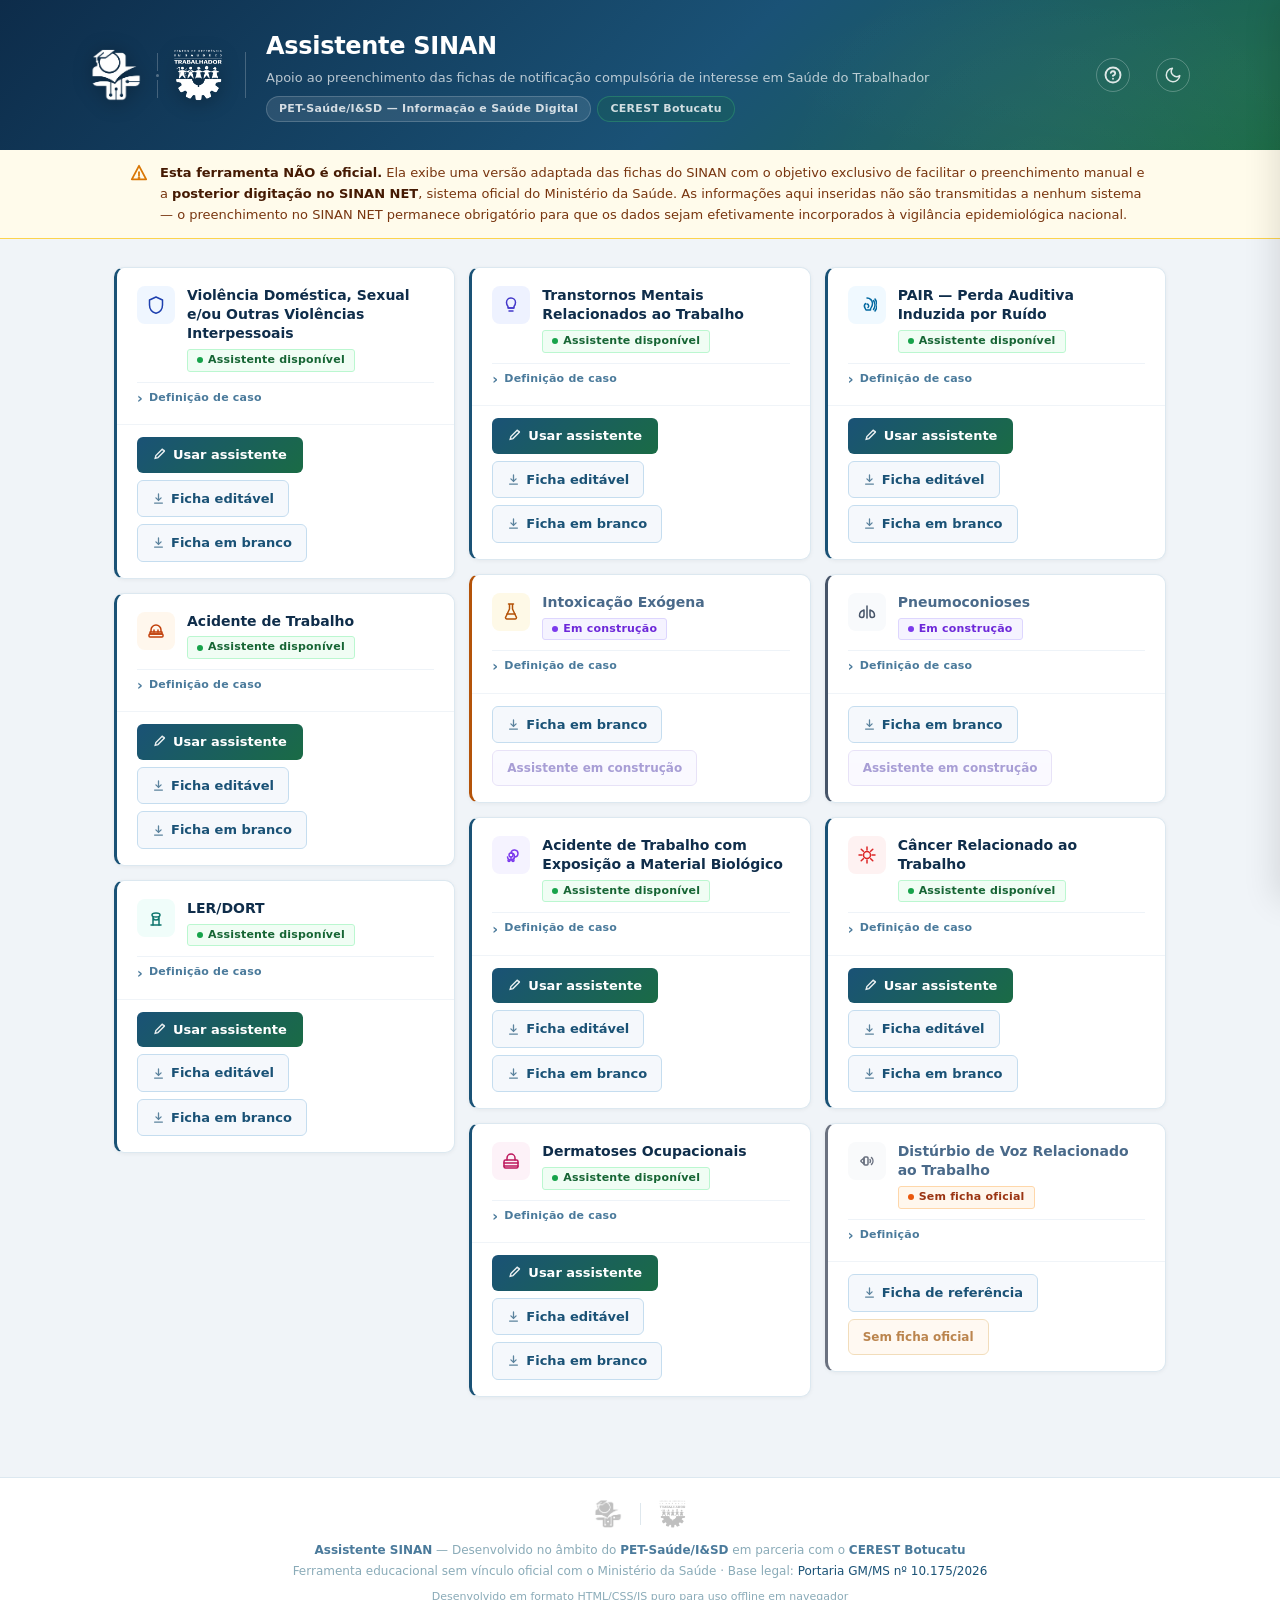
==== index.html @ e52ee816 "feat: adicionar assistentes Câncer e Acidente Biológico com fichas editáveis" ====
<!DOCTYPE html>
<html lang="pt-BR">
<head>
<meta charset="UTF-8">
<meta name="viewport" content="width=device-width, initial-scale=1.0">
<title>Assistente SINAN — PET-Saúde/I&SD</title>
<!-- Google tag (gtag.js) -->
<script async src="https://www.googletagmanager.com/gtag/js?id=G-XBCCJ6GTG6"></script>
<script>
  window.dataLayer = window.dataLayer || [];
  function gtag(){dataLayer.push(arguments);}
  gtag('js', new Date());
  gtag('config', 'G-XBCCJ6GTG6');
</script>
<style>
*{box-sizing:border-box;margin:0;padding:0}
body{font-family:'Segoe UI',system-ui,-apple-system,sans-serif;background:#f0f4f8;color:#1a2a3a;min-height:100vh;font-size:15px;line-height:1.5}

/* HEADER */
#hdr{background:linear-gradient(135deg,#0d2c4a 0%,#1a5276 55%,#1a6b45 100%);padding:28px 40px;position:relative;overflow:hidden}
#hdr::before{content:'';position:absolute;inset:0;background:radial-gradient(ellipse 80% 120% at 110% 50%,rgba(255,255,255,.035) 0%,transparent 65%);pointer-events:none}
#hdr::after{content:'';position:absolute;top:-60%;right:-5%;width:600px;height:600px;background:radial-gradient(circle,rgba(255,255,255,.04) 0%,transparent 65%);pointer-events:none}
.hdr-inner{max-width:1100px;margin:0 auto;display:flex;align-items:center;gap:20px}
/* Logos group */
.hdr-logos{display:flex;align-items:center;gap:14px;flex-shrink:0}
.hdr-logo{height:52px;object-fit:contain;filter:drop-shadow(0 2px 10px rgba(0,0,0,.35))}
.hdr-logo-sep{display:flex;flex-direction:column;align-items:center;gap:3px;flex-shrink:0}
.hdr-logo-sep-line{width:1px;height:18px;background:rgba(255,255,255,.22)}
.hdr-logo-sep-dot{width:3px;height:3px;border-radius:50%;background:rgba(255,255,255,.3)}
.hdr-vline{width:1px;height:46px;background:rgba(255,255,255,.22);flex-shrink:0}
.hdr-text h1{color:#fff;font-size:24px;font-weight:800;letter-spacing:-.3px}
.hdr-text p{color:rgba(255,255,255,.7);font-size:13px;margin-top:4px;line-height:1.5}
/* Chips row */
.hdr-chips{display:flex;flex-wrap:wrap;gap:6px;margin-top:8px}
.pet-chip{display:inline-flex;align-items:center;gap:6px;background:rgba(255,255,255,.1);border:1px solid rgba(255,255,255,.18);color:rgba(255,255,255,.8);font-size:11px;font-weight:600;padding:4px 12px;border-radius:20px;letter-spacing:.3px}
.cerest-chip{display:inline-flex;align-items:center;gap:6px;background:rgba(26,107,69,.25);border:1px solid rgba(74,222,128,.25);color:rgba(255,255,255,.8);font-size:11px;font-weight:600;padding:4px 12px;border-radius:20px;letter-spacing:.3px}

/* DISCLAIMER */
.disclaimer{background:#fffbeb;border-bottom:1px solid #fcd34d}
.disclaimer-inner{max-width:1100px;margin:0 auto;display:flex;align-items:flex-start;gap:12px;font-size:13px;color:#78350f;line-height:1.6;padding:13px 40px}
.disclaimer strong{color:#451a03}
.disclaimer-icon{flex-shrink:0;margin-top:1px;color:#d97706}

/* MAIN */
main{max-width:1100px;margin:0 auto;padding:28px 24px 60px}

/* CHIPS — usados no banner */
.about-chip{font-size:12px;font-weight:700;padding:4px 12px;border-radius:4px;letter-spacing:.1px}
.chip-green{background:#f0fdf4;color:#166534;border:1px solid #bbf7d0}
.chip-blue{background:#eff6ff;color:#1e40af;border:1px solid #bfdbfe}
.chip-yellow{background:#fefce8;color:#854d0e;border:1px solid #fef08a}
.chip-purple{background:#f5f3ff;color:#6d28d9;border:1px solid #ddd6fe}

/* ABOUT BANNER */
.about-banner{display:flex;align-items:center;gap:16px;background:#fff;border-radius:12px;border:1px solid #dce8f0;border-left:4px solid #1a5276;padding:18px 22px;margin-bottom:20px;box-shadow:0 1px 6px rgba(0,0,0,.05);cursor:pointer;transition:box-shadow .2s,transform .15s;width:100%;text-align:left}
.about-banner:hover{box-shadow:0 4px 18px rgba(26,82,118,.12);transform:translateY(-1px)}
.about-banner-icon{flex-shrink:0;width:40px;height:40px;border-radius:8px;background:linear-gradient(135deg,#1a5276,#1a6b45);display:flex;align-items:center;justify-content:center;color:#fff}
.about-banner-body{flex:1;min-width:0}
.about-banner-title{font-size:14px;font-weight:800;color:#0f2d4a;margin-bottom:6px}
.about-banner-chips{display:flex;flex-wrap:wrap;gap:6px}
.about-banner-arrow{flex-shrink:0;color:#4a7a9b;transition:transform .2s}
.about-banner:hover .about-banner-arrow{transform:translateX(4px)}

/* DRAWER OVERLAY */
.drawer-overlay{position:fixed;inset:0;background:rgba(0,0,0,.45);z-index:1000;opacity:0;pointer-events:none;transition:opacity .3s ease}
.drawer-overlay.open{opacity:1;pointer-events:auto}

/* DRAWER PANEL */
.drawer-panel{position:fixed;top:0;right:0;height:100%;width:480px;max-width:100vw;background:#fff;z-index:1001;transform:translateX(100%);transition:transform .3s ease;display:flex;flex-direction:column;overflow:hidden;box-shadow:-4px 0 32px rgba(0,0,0,.12)}
.drawer-panel.open{transform:translateX(0)}
.drawer-hdr{display:flex;align-items:center;justify-content:space-between;padding:20px 24px;border-bottom:1px solid #dce8f0;flex-shrink:0}
.drawer-hdr-title{font-size:16px;font-weight:800;color:#0f2d4a;display:flex;align-items:center;gap:10px}
.drawer-hdr-title::before{content:'';display:block;width:3px;height:18px;background:linear-gradient(180deg,#1a5276,#1a6b45);border-radius:2px;flex-shrink:0}
.drawer-close{background:none;border:1px solid #e2e8f0;color:#6b7280;width:32px;height:32px;border-radius:6px;cursor:pointer;display:flex;align-items:center;justify-content:center;transition:background .15s,color .15s;flex-shrink:0}
.drawer-close:hover{background:#f1f5f9;color:#0f2d4a}
.drawer-body{flex:1;overflow-y:auto;padding:24px}
.drawer-section{margin-bottom:28px}
.drawer-section:last-child{margin-bottom:0}
.drawer-section h3{font-size:14px;font-weight:800;color:#0f2d4a;margin-bottom:10px;display:flex;align-items:center;gap:8px}
.drawer-section h3::before{content:'';display:block;width:3px;height:16px;background:linear-gradient(180deg,#1a5276,#1a6b45);border-radius:2px;flex-shrink:0}
.drawer-section p{font-size:13px;color:#4b5563;line-height:1.75;margin-bottom:8px}
.drawer-section p:last-child{margin-bottom:0}
.drawer-section strong{color:#0f2d4a;font-weight:700}
.drawer-section a{color:#1a5276;text-decoration:none}
.drawer-section a:hover{text-decoration:underline}
.drawer-sep{border:none;border-top:1px solid #eef3f8;margin:0 0 28px}
.drawer-feature{margin-bottom:12px}
.drawer-feature:last-child{margin-bottom:0}
.drawer-feature-title{font-size:13px;font-weight:700;color:#1a5276;margin-bottom:3px}
.drawer-feature-desc{font-size:12.5px;color:#4b5563;line-height:1.7}

/* SECTION TITLE */
.sec-title{font-size:11px;font-weight:800;text-transform:uppercase;letter-spacing:1.6px;color:#4a7a9b;margin:0 0 16px;display:flex;align-items:center;gap:10px}
.sec-title::after{content:'';flex:1;height:1px;background:#d2e3ef}

/* GRID */
.fichas-grid{columns:310px;column-gap:14px;margin-bottom:20px}

/* CARD */
.card{background:#fff;border-radius:10px;border:1px solid #dce8f0;box-shadow:0 1px 4px rgba(0,0,0,.05);overflow:hidden;transition:box-shadow .2s,transform .2s;display:flex;flex-direction:column;border-left:3px solid #dce8f0;break-inside:avoid;margin-bottom:14px}
.card.active{border-left-color:#1a5276}
.card.active:hover{box-shadow:0 6px 22px rgba(26,82,118,.12);transform:translateY(-2px)}
/* Category left borders */
.cat-violence{border-left-color:#1e40af}
.cat-intox{border-left-color:#b45309}
.cat-bio{border-left-color:#7c3aed}
.cat-accident{border-left-color:#c2410c}
.cat-lerdort{border-left-color:#0f766e}
.cat-mental{border-left-color:#4338ca}
.cat-derm{border-left-color:#be185d}
.cat-pair{border-left-color:#0369a1}
.cat-pneumo{border-left-color:#475569}
.cat-cancer{border-left-color:#dc2626}
.cat-voice{border-left-color:#6b7280}

.card-main{padding:18px 20px;flex:1}
.card-head{display:flex;align-items:flex-start;gap:12px;margin-bottom:10px}
.card-icon-wrap{width:38px;height:38px;border-radius:8px;display:flex;align-items:center;justify-content:center;flex-shrink:0;background:#f0f5fa}
.cat-violence .card-icon-wrap{background:#eff6ff;color:#1e40af}
.cat-intox .card-icon-wrap{background:#fef9e7;color:#b45309}
.cat-bio .card-icon-wrap{background:#f5f3ff;color:#7c3aed}
.cat-accident .card-icon-wrap{background:#fff7ed;color:#c2410c}
.cat-lerdort .card-icon-wrap{background:#f0fdfa;color:#0f766e}
.cat-mental .card-icon-wrap{background:#eef2ff;color:#4338ca}
.cat-derm .card-icon-wrap{background:#fdf2f8;color:#be185d}
.cat-pair .card-icon-wrap{background:#f0f9ff;color:#0369a1}
.cat-pneumo .card-icon-wrap{background:#f8fafc;color:#475569}
.cat-cancer .card-icon-wrap{background:#fef2f2;color:#dc2626}
.cat-voice .card-icon-wrap{background:#f9fafb;color:#6b7280}

.card-info{flex:1;min-width:0}
.card-title{font-size:14px;font-weight:700;color:#0f2d4a;line-height:1.35}
.card-title.dim{color:#4a6a8a}
.card-status{display:inline-flex;align-items:center;gap:5px;font-size:11px;font-weight:700;padding:2px 9px;border-radius:3px;margin-top:6px;letter-spacing:.2px}
.status-active{background:#f0fdf4;color:#166534;border:1px solid #bbf7d0}
.status-wip{background:#f5f3ff;color:#6d28d9;border:1px solid #ddd6fe}
.status-noficha{background:#fff7ed;color:#9a3412;border:1px solid #fed7aa}
.status-dot{width:6px;height:6px;border-radius:50%;flex-shrink:0}
.status-active .status-dot{background:#16a34a}
.status-wip .status-dot{background:#7c3aed}
.status-noficha .status-dot{background:#ea580c}

/* DEFINITION */
details.def{margin-top:8px;border-top:1px solid #eef3f8;padding-top:7px}
details.def summary{font-size:11px;font-weight:700;color:#4a7a9b;cursor:pointer;user-select:none;list-style:none;display:flex;align-items:center;gap:6px;letter-spacing:.2px}
details.def summary::-webkit-details-marker{display:none}
details.def summary::before{content:'›';font-size:14px;transition:transform .2s;display:inline-block;line-height:1}
details[open].def summary::before{transform:rotate(90deg)}
details.def summary:hover{color:#1a5276}
.def-text{font-size:12px;color:#5a7a9a;line-height:1.65;margin-top:7px;padding:10px 12px;background:#f7fafd;border-radius:4px;border-left:2px solid #c5ddef}

/* ACTIONS */
.card-actions{padding:12px 20px 16px;display:flex;gap:7px;flex-wrap:wrap;border-top:1px solid #f0f4f8}
.btn-assistente{display:inline-flex;align-items:center;gap:6px;background:linear-gradient(135deg,#1a5276,#1a6b45);color:#fff;padding:8px 16px;border-radius:6px;font-size:13px;font-weight:700;text-decoration:none;border:none;cursor:pointer;transition:opacity .15s}
.btn-assistente:hover{opacity:.88}
.btn-assistente svg{opacity:.9}
.btn-download{display:inline-flex;align-items:center;gap:6px;background:#f5f8fc;color:#1a5276;padding:8px 14px;border-radius:6px;font-size:13px;font-weight:600;text-decoration:none;border:1px solid #c5ddef;cursor:pointer;transition:background .15s}
.btn-download:hover{background:#e8f0f9}
.btn-download svg{opacity:.7}
.btn-wip{display:inline-flex;align-items:center;gap:6px;background:#f9f8ff;color:#8b7ec8;padding:8px 14px;border-radius:6px;font-size:12px;font-weight:600;border:1px solid #e0d9f5;cursor:not-allowed;opacity:.75}
.btn-noficha{display:inline-flex;align-items:center;gap:6px;background:#fff8f0;color:#b07030;padding:8px 14px;border-radius:6px;font-size:12px;font-weight:600;border:1px solid #f0d8b0;cursor:default;opacity:.85}

/* FOOTER */
footer{background:#fff;border-top:1px solid #dce8f0;padding:22px 40px;text-align:center}
footer p{font-size:12px;color:#8aabb8;line-height:1.8}
footer strong{color:#4a7a9b}
footer a{color:#1a5276;text-decoration:none}
.footer-logos{display:flex;align-items:center;justify-content:center;gap:18px;margin-bottom:12px}
/* White logos: invert in light mode (dark bg in header is fine, but footer is white) */
.footer-logo{height:28px;display:block;filter:invert(1) opacity(.25)}
.footer-logo-sep{width:1px;height:22px;background:rgba(74,122,155,.18)}
[data-theme="dark"] .footer-logo{filter:invert(0) opacity(.3)}
[data-theme="dark"] .footer-logo-sep{background:rgba(255,255,255,.12)}

/*==============================================================
  MOBILE RESPONSIVE — @media max-width:768px
  Todas as regras abaixo NÃO afetam o layout desktop
==============================================================*/
@media(max-width:768px){

  /* ── HEADER ────────────────────────────────────────────── */
  #hdr{padding:16px 18px}
  .hdr-inner{gap:10px}
  .hdr-logos{gap:10px}
  .hdr-logo{height:34px}
  .hdr-logo-sep{display:none}
  .hdr-vline{display:none}
  .hdr-text h1{font-size:17px;letter-spacing:-.2px}
  .hdr-text p{font-size:12px;margin-top:3px}
  .hdr-chips{gap:5px;margin-top:6px}
  .pet-chip,.cerest-chip{font-size:10px;padding:3px 10px}

  /* ── DISCLAIMER ─────────────────────────────────────────── */
  .disclaimer-inner{padding:11px 18px;font-size:12px;gap:9px}

  /* ── MAIN ───────────────────────────────────────────────── */
  main{padding:14px 14px 36px}

  /* ── ABOUT BANNER ───────────────────────────────────────── */
  .about-banner{padding:14px 16px;margin-bottom:14px;gap:12px}
  .about-banner-icon{width:34px;height:34px;border-radius:6px}
  .about-banner-title{font-size:13px}
  .about-chip{font-size:11px;padding:3px 9px}

  /* ── DRAWER ─────────────────────────────────────────────── */
  .drawer-panel{width:100vw}
  .drawer-hdr{padding:16px 18px}
  .drawer-body{padding:18px}

  /* ── SECTION TITLE ──────────────────────────────────────── */
  .sec-title{font-size:10px;margin-bottom:12px;letter-spacing:1.3px}

  /* ── GRID — coluna única no mobile ─────────────────────── */
  .fichas-grid{column-count:1;column-gap:9px;margin-bottom:16px}

  /* ── CARDS ──────────────────────────────────────────────── */
  .card{border-radius:9px}
  .card-main{padding:14px 16px}
  .card-head{gap:10px;margin-bottom:8px}
  .card-icon-wrap{width:34px;height:34px;border-radius:6px;flex-shrink:0}
  .card-title{font-size:13px}
  .card-status{font-size:10px;padding:2px 8px;margin-top:5px}
  details.def summary{font-size:10px}
  .def-text{font-size:11px;padding:8px 10px}

  /* ── CARD ACTIONS ───────────────────────────────────────── */
  .card-actions{padding:9px 16px 12px;gap:7px;flex-wrap:wrap}
  .btn-assistente,.btn-download,.btn-wip,.btn-noficha{
    padding:10px 14px;font-size:13px;border-radius:6px
  }
  .btn-assistente{flex:1;justify-content:center;min-height:44px}
  .btn-download{min-height:44px}

  /* ── FOOTER ─────────────────────────────────────────────── */
  footer{padding:16px 18px}
  footer p{font-size:11px}
}

/*==============================================================
  DARK MODE TOGGLE
==============================================================*/
.dm-toggle{background:none;border:1.5px solid rgba(255,255,255,.25);color:rgba(255,255,255,.85);width:34px;height:34px;border-radius:50%;cursor:pointer;display:flex;align-items:center;justify-content:center;flex-shrink:0;transition:background .2s,border-color .2s;padding:0;margin-left:auto}
.dm-toggle:hover{background:rgba(255,255,255,.12);border-color:rgba(255,255,255,.45)}
.dm-toggle svg{width:18px;height:18px}
.dm-toggle .ico-sun{display:none}
.dm-toggle .ico-moon{display:block}

/*==============================================================
  DARK MODE — [data-theme="dark"]
==============================================================*/
[data-theme="dark"]{
  --bg:       #0f1117;
  --bg-card:  #1a1d27;
  --bg-card2: #222633;
  --bg-input: #1e2130;
  --border:   #2d3348;
  --text:     #e2e4eb;
  --text2:    #9ea3b5;
  --text3:    #6b7190;
  --accent:   #3b82f6;
  --accent-bg:rgba(59,130,246,.12);
  --green:    #22c55e;
  --warn-bg:  #2a2518;
  --warn-border:#5c4a1e;
  --warn-text:#d4a017;
}
[data-theme="dark"] .dm-toggle .ico-sun{display:block}
[data-theme="dark"] .dm-toggle .ico-moon{display:none}

[data-theme="dark"] body{background:var(--bg);color:var(--text)}

/* Header — mantém gradiente */
[data-theme="dark"] #hdr{box-shadow:0 4px 20px rgba(0,0,0,.5)}

/* Disclaimer */
[data-theme="dark"] .disclaimer{background:var(--warn-bg);border-bottom-color:var(--warn-border)}
[data-theme="dark"] .disclaimer-inner{color:var(--warn-text)}
[data-theme="dark"] .disclaimer strong{color:#eab308}
[data-theme="dark"] .disclaimer-icon{color:#eab308}

/* Chips */
[data-theme="dark"] .chip-green{background:#0f2818;color:#4ade80;border-color:#1a4028}
[data-theme="dark"] .chip-blue{background:#0f1a30;color:#60a5fa;border-color:#1a2e50}
[data-theme="dark"] .chip-yellow{background:#2a2518;color:#eab308;border-color:#5c4a1e}
[data-theme="dark"] .chip-purple{background:#1a152e;color:#a78bfa;border-color:#2e2550}

/* About banner */
[data-theme="dark"] .about-banner{background:var(--bg-card);border-color:var(--border);border-left-color:#3b82f6}
[data-theme="dark"] .about-banner-title{color:var(--text)}
[data-theme="dark"] .about-banner-arrow{color:var(--text3)}

/* Drawer */
[data-theme="dark"] .drawer-panel{background:var(--bg-card)}
[data-theme="dark"] .drawer-hdr{border-bottom-color:var(--border)}
[data-theme="dark"] .drawer-hdr-title{color:var(--text)}
[data-theme="dark"] .drawer-close{border-color:var(--border);color:var(--text3)}
[data-theme="dark"] .drawer-close:hover{background:var(--bg-card2);color:var(--text)}
[data-theme="dark"] .drawer-section h3{color:var(--text)}
[data-theme="dark"] .drawer-section p{color:var(--text2)}
[data-theme="dark"] .drawer-section strong{color:var(--text)}
[data-theme="dark"] .drawer-section a{color:#60a5fa}
[data-theme="dark"] .drawer-feature-title{color:#60a5fa}
[data-theme="dark"] .drawer-feature-desc{color:var(--text2)}
[data-theme="dark"] .drawer-sep{border-top-color:var(--border)}
[data-theme="dark"] .drawer-overlay{background:rgba(0,0,0,.65)}

/* Section title */
[data-theme="dark"] .sec-title{color:var(--text3)}
[data-theme="dark"] .sec-title::after{background:var(--border)}

/* Cards */
[data-theme="dark"] .card{background:var(--bg-card);border-color:var(--border);box-shadow:0 1px 4px rgba(0,0,0,.15)}
[data-theme="dark"] .card.active:hover{box-shadow:0 6px 22px rgba(0,0,0,.3)}
[data-theme="dark"] .card-title{color:var(--text)}
[data-theme="dark"] .card-title.dim{color:var(--text3)}
[data-theme="dark"] .status-active{background:#0f2818;color:#4ade80;border-color:#1a4028}
[data-theme="dark"] .status-wip{background:#1a152e;color:#a78bfa;border-color:#2e2550}
[data-theme="dark"] .status-noficha{background:#2a1a0f;color:#fb923c;border-color:#5c3a1e}
[data-theme="dark"] details.def summary{color:var(--text3)}
[data-theme="dark"] details.def summary:hover{color:#60a5fa}
[data-theme="dark"] .def-text{background:var(--bg-card2);color:var(--text2);border-left-color:var(--border)}
[data-theme="dark"] details.def{border-top-color:var(--border)}

/* Card icon wraps — fundos escuros harmonizados */
[data-theme="dark"] .card-icon-wrap{background:var(--bg-card2)}
[data-theme="dark"] .cat-violence .card-icon-wrap{background:rgba(30,64,175,.15);color:#60a5fa}
[data-theme="dark"] .cat-intox .card-icon-wrap{background:rgba(180,83,9,.15);color:#fbbf24}
[data-theme="dark"] .cat-bio .card-icon-wrap{background:rgba(124,58,237,.15);color:#a78bfa}
[data-theme="dark"] .cat-accident .card-icon-wrap{background:rgba(194,65,12,.15);color:#fb923c}
[data-theme="dark"] .cat-lerdort .card-icon-wrap{background:rgba(15,118,110,.15);color:#2dd4bf}
[data-theme="dark"] .cat-mental .card-icon-wrap{background:rgba(67,56,202,.15);color:#818cf8}
[data-theme="dark"] .cat-derm .card-icon-wrap{background:rgba(190,24,93,.15);color:#f472b6}
[data-theme="dark"] .cat-pair .card-icon-wrap{background:rgba(3,105,161,.15);color:#38bdf8}
[data-theme="dark"] .cat-pneumo .card-icon-wrap{background:rgba(71,85,105,.15);color:#94a3b8}
[data-theme="dark"] .cat-cancer .card-icon-wrap{background:rgba(220,38,38,.15);color:#f87171}
[data-theme="dark"] .cat-voice .card-icon-wrap{background:rgba(107,114,128,.15);color:#9ca3af}

/* Card actions */
[data-theme="dark"] .card-actions{border-top-color:var(--border)}
[data-theme="dark"] .btn-download{background:var(--bg-card2);color:#60a5fa;border-color:var(--border)}
[data-theme="dark"] .btn-download:hover{background:var(--accent-bg)}
[data-theme="dark"] .btn-wip{background:#1a152e;color:#8b7ec8;border-color:#2e2550}
[data-theme="dark"] .btn-noficha{background:#2a1a0f;color:#c08040;border-color:#5c3a1e}

/* Footer */
[data-theme="dark"] footer{background:var(--bg-card);border-top-color:var(--border)}
[data-theme="dark"] footer p{color:var(--text3)}
[data-theme="dark"] footer strong{color:var(--text2)}
[data-theme="dark"] footer a{color:#60a5fa}
</style>
</head>
<body>
<script>
// Dark Mode — aplica antes do paint para evitar flash
(function(){
  var stored = localStorage.getItem('sinan-theme');
  var theme;
  if(stored === 'dark' || stored === 'light'){
    theme = stored;
  } else {
    theme = window.matchMedia && window.matchMedia('(prefers-color-scheme: dark)').matches ? 'dark' : 'light';
  }
  if(theme === 'dark') document.documentElement.setAttribute('data-theme','dark');
})();
function toggleDarkMode(){
  var isDark = document.documentElement.getAttribute('data-theme') === 'dark';
  var next = isDark ? 'light' : 'dark';
  if(next === 'dark') document.documentElement.setAttribute('data-theme','dark');
  else document.documentElement.removeAttribute('data-theme');
  localStorage.setItem('sinan-theme', next);
}
</script>

<header id="hdr">
  <div class="hdr-inner">
    <div class="hdr-logos">
      <img class="hdr-logo" src="assets/img/pet-logo-branca.png" alt="PET-Saúde I&SD">
      <div class="hdr-logo-sep">
        <div class="hdr-logo-sep-line"></div>
        <div class="hdr-logo-sep-dot"></div>
        <div class="hdr-logo-sep-line"></div>
      </div>
      <img class="hdr-logo" src="assets/img/cerest-logo-branca.png" alt="CEREST Botucatu">
    </div>
    <div class="hdr-vline"></div>
    <div class="hdr-text">
      <h1>Assistente SINAN</h1>
      <p>Apoio ao preenchimento das fichas de notificação compulsória de interesse em Saúde do Trabalhador</p>
      <div class="hdr-chips">
        <span class="pet-chip">PET-Saúde/I&SD — Informação e Saúde Digital</span>
        <span class="cerest-chip">CEREST Botucatu</span>
      </div>
    </div>
    <button class="dm-toggle" id="help-btn" onclick="openDrawer()" title="Sobre o projeto e base legal" style="margin-left:auto">
      <svg width="16" height="16" viewBox="0 0 24 24" fill="none" stroke="currentColor" stroke-width="2.5" stroke-linecap="round" stroke-linejoin="round"><circle cx="12" cy="12" r="10"/><path d="M9.09 9a3 3 0 0 1 5.83 1c0 2-3 3-3 3"/><line x1="12" y1="17" x2="12.01" y2="17"/></svg>
    </button>
    <button class="dm-toggle" id="dm-toggle" onclick="toggleDarkMode()" title="Alternar modo escuro" style="margin-left:6px">
      <svg class="ico-moon" viewBox="0 0 24 24" fill="none" stroke="currentColor" stroke-width="2" stroke-linecap="round" stroke-linejoin="round"><path d="M21 12.79A9 9 0 1111.21 3a7 7 0 009.79 9.79z"/></svg>
      <svg class="ico-sun" viewBox="0 0 24 24" fill="none" stroke="currentColor" stroke-width="2" stroke-linecap="round" stroke-linejoin="round"><circle cx="12" cy="12" r="5"/><line x1="12" y1="1" x2="12" y2="3"/><line x1="12" y1="21" x2="12" y2="23"/><line x1="4.22" y1="4.22" x2="5.64" y2="5.64"/><line x1="18.36" y1="18.36" x2="19.78" y2="19.78"/><line x1="1" y1="12" x2="3" y2="12"/><line x1="21" y1="12" x2="23" y2="12"/><line x1="4.22" y1="19.78" x2="5.64" y2="18.36"/><line x1="18.36" y1="5.64" x2="19.78" y2="4.22"/></svg>
    </button>
  </div>
</header>

<div class="disclaimer">
  <div class="disclaimer-inner">
    <svg class="disclaimer-icon" width="18" height="18" viewBox="0 0 20 20" fill="none" stroke="currentColor" stroke-width="2" stroke-linecap="round" stroke-linejoin="round"><path d="M10 2L2 17h16L10 2z"/><line x1="10" y1="9" x2="10" y2="13"/><circle cx="10" cy="15.5" r=".5" fill="currentColor"/></svg>
    <div>
      <strong>Esta ferramenta NÃO é oficial.</strong> Ela exibe uma versão adaptada das fichas do SINAN com o objetivo exclusivo de facilitar o preenchimento manual e a <strong>posterior digitação no SINAN NET</strong>, sistema oficial do Ministério da Saúde. As informações aqui inseridas não são transmitidas a nenhum sistema — o preenchimento no SINAN NET permanece obrigatório para que os dados sejam efetivamente incorporados à vigilância epidemiológica nacional.
    </div>
  </div>
</div>

<main>

  <div class="fichas-grid">

    <!-- VIOLÊNCIA -->
    <div class="card active cat-violence">
      <div class="card-main">
        <div class="card-head">
          <div class="card-icon-wrap">
            <svg width="20" height="20" viewBox="0 0 20 20" fill="none" stroke="currentColor" stroke-width="1.5" stroke-linecap="round" stroke-linejoin="round"><path d="M10 2L3.5 5v5c0 4.1 2.9 7.2 6.5 8.2 3.6-1 6.5-4.1 6.5-8.2V5L10 2z"/></svg>
          </div>
          <div class="card-info">
            <div class="card-title">Violência Doméstica, Sexual e/ou Outras Violências Interpessoais</div>
            <span class="card-status status-active"><span class="status-dot"></span>Assistente disponível</span>
          </div>
        </div>
        <details class="def">
          <summary>Definição de caso</summary>
          <div class="def-text">Toda violência doméstica, sexual e/ou outra violência interpessoal (física, psicológica/moral, sexual, tráfico de pessoas, trabalho infantil, tortura, financeira/econômica, negligência/abandono ou intervenção legal) praticada contra qualquer pessoa, independentemente de sexo, idade ou vínculo com o agressor.</div>
        </details>
      </div>
      <div class="card-actions">
        <a class="btn-assistente" href="sinan_violencia.html">
          <svg width="14" height="14" viewBox="0 0 20 20" fill="none" stroke="currentColor" stroke-width="2" stroke-linecap="round"><path d="M14.7 3.3a1 1 0 011.4 1.4l-9 9-4 1 1-4 9-9z"/></svg>
          Usar assistente
        </a>
        <a class="btn-download" href="fichas/violencia_editavel.pdf" download>
          <svg width="13" height="13" viewBox="0 0 20 20" fill="none" stroke="currentColor" stroke-width="2" stroke-linecap="round"><path d="M10 3v10M6 9l4 4 4-4M4 17h12"/></svg>
          Ficha editável
        </a>
        <a class="btn-download" href="fichas/violencia.pdf" download>
          <svg width="13" height="13" viewBox="0 0 20 20" fill="none" stroke="currentColor" stroke-width="2" stroke-linecap="round"><path d="M10 3v10M6 9l4 4 4-4M4 17h12"/></svg>
          Ficha em branco
        </a>
      </div>
    </div>

    <!-- ACIDENTE DE TRABALHO -->
    <div class="card active cat-accident">
      <div class="card-main">
        <div class="card-head">
          <div class="card-icon-wrap">
            <svg width="20" height="20" viewBox="0 0 20 20" fill="none" stroke="currentColor" stroke-width="1.5" stroke-linecap="round" stroke-linejoin="round"><path d="M4 11h12v2H4zM5 11V9a5 5 0 0110 0v2"/><rect x="3" y="13" width="14" height="3" rx="1"/><line x1="8" y1="9" x2="8" y2="11"/><line x1="12" y1="9" x2="12" y2="11"/></svg>
          </div>
          <div class="card-info">
            <div class="card-title">Acidente de Trabalho</div>
            <span class="card-status status-active"><span class="status-dot"></span>Assistente disponível</span>
          </div>
        </div>
        <details class="def">
          <summary>Definição de caso</summary>
          <div class="def-text">Todo caso de acidente de trabalho por causas não naturais (Capítulo XX da CID-10: V01–Y98), ocorrido no ambiente de trabalho ou durante o exercício do trabalho, que provoca lesão corporal ou perturbação funcional, podendo causar a perda ou redução — temporária ou permanente — da capacidade para o trabalho, ou morte.</div>
        </details>
      </div>
      <div class="card-actions">
        <a class="btn-assistente" href="sinan_acidente.html">
          <svg width="14" height="14" viewBox="0 0 20 20" fill="none" stroke="currentColor" stroke-width="2" stroke-linecap="round"><path d="M14.7 3.3a1 1 0 011.4 1.4l-9 9-4 1 1-4 9-9z"/></svg>
          Usar assistente
        </a>
        <a class="btn-download" href="fichas/DRT_Acidente_Trabalho_editavel.pdf" download>
          <svg width="13" height="13" viewBox="0 0 20 20" fill="none" stroke="currentColor" stroke-width="2" stroke-linecap="round"><path d="M10 3v10M6 9l4 4 4-4M4 17h12"/></svg>
          Ficha editável
        </a>
        <a class="btn-download" href="fichas/DRT_Acidente_Trabalho.pdf" download>
          <svg width="13" height="13" viewBox="0 0 20 20" fill="none" stroke="currentColor" stroke-width="2" stroke-linecap="round"><path d="M10 3v10M6 9l4 4 4-4M4 17h12"/></svg>
          Ficha em branco
        </a>
      </div>
    </div>

    <!-- LER/DORT -->
    <div class="card active cat-lerdort">
      <div class="card-main">
        <div class="card-head">
          <div class="card-icon-wrap">
            <svg width="20" height="20" viewBox="0 0 20 20" fill="none" stroke="currentColor" stroke-width="1.5" stroke-linecap="round" stroke-linejoin="round"><path d="M7 17V9M13 17V9M7 9a3 3 0 006 0"/><path d="M5 17h10"/><ellipse cx="10" cy="7" rx="4" ry="2"/></svg>
          </div>
          <div class="card-info">
            <div class="card-title">LER/DORT</div>
            <span class="card-status status-active"><span class="status-dot"></span>Assistente disponível</span>
          </div>
        </div>
        <details class="def">
          <summary>Definição de caso</summary>
          <div class="def-text">Todas as doenças, lesões e síndromes que afetam o <strong>sistema músculo-esquelético</strong>, causadas, mantidas ou agravadas pelo trabalho (CID-10: G50–59, G90–99, M00–99). Caracteriza-se por sintomas como dor crônica, parestesia e fadiga muscular, manifestando-se principalmente no pescoço, coluna vertebral, cintura escapular e membros.</div>
        </details>
      </div>
      <div class="card-actions">
        <a class="btn-assistente" href="sinan_lerdort.html">
          <svg width="14" height="14" viewBox="0 0 20 20" fill="none" stroke="currentColor" stroke-width="2" stroke-linecap="round"><path d="M14.7 3.3a1 1 0 011.4 1.4l-9 9-4 1 1-4 9-9z"/></svg>
          Usar assistente
        </a>
        <a class="btn-download" href="fichas/DRT_LERDORT_editavel.pdf" download>
          <svg width="13" height="13" viewBox="0 0 20 20" fill="none" stroke="currentColor" stroke-width="2" stroke-linecap="round"><path d="M10 3v10M6 9l4 4 4-4M4 17h12"/></svg>
          Ficha editável
        </a>
        <a class="btn-download" href="fichas/DRT_LERDORT.pdf" download>
          <svg width="13" height="13" viewBox="0 0 20 20" fill="none" stroke="currentColor" stroke-width="2" stroke-linecap="round"><path d="M10 3v10M6 9l4 4 4-4M4 17h12"/></svg>
          Ficha em branco
        </a>
      </div>
    </div>

    <!-- TRANSTORNOS MENTAIS -->
    <div class="card active cat-mental">
      <div class="card-main">
        <div class="card-head">
          <div class="card-icon-wrap">
            <svg width="20" height="20" viewBox="0 0 20 20" fill="none" stroke="currentColor" stroke-width="1.5" stroke-linecap="round" stroke-linejoin="round"><path d="M10 3a4.5 4.5 0 014.5 4.5c0 2-.9 3.2-1.5 4v1.5h-6V11.5C6.4 10.7 5.5 9.5 5.5 7.5A4.5 4.5 0 0110 3z"/><line x1="7.5" y1="13" x2="12.5" y2="13"/><line x1="8" y1="16" x2="12" y2="16"/></svg>
          </div>
          <div class="card-info">
            <div class="card-title">Transtornos Mentais Relacionados ao Trabalho</div>
            <span class="card-status status-active"><span class="status-dot"></span>Assistente disponível</span>
          </div>
        </div>
        <details class="def">
          <summary>Definição de caso</summary>
          <div class="def-text">Todo caso de sofrimento emocional em suas diversas formas (choro fácil, tristeza, medo excessivo, ansiedade, irritação, taquicardia, insegurança etc.) que pode indicar o desenvolvimento ou agravo de <strong>transtornos mentais com elementos causais relacionados ao trabalho</strong>, incluindo sua organização, gestão ou exposição a agentes tóxicos — CID-10: F00–F99.</div>
        </details>
      </div>
      <div class="card-actions">
        <a class="btn-assistente" href="sinan_transtornos.html">
          <svg width="14" height="14" viewBox="0 0 20 20" fill="none" stroke="currentColor" stroke-width="2" stroke-linecap="round"><path d="M14.7 3.3a1 1 0 011.4 1.4l-9 9-4 1 1-4 9-9z"/></svg>
          Usar assistente
        </a>
        <a class="btn-download" href="fichas/DRT_TranstornosMentais_editavel.pdf" download>
          <svg width="13" height="13" viewBox="0 0 20 20" fill="none" stroke="currentColor" stroke-width="2" stroke-linecap="round"><path d="M10 3v10M6 9l4 4 4-4M4 17h12"/></svg>
          Ficha editável
        </a>
        <a class="btn-download" href="fichas/DRT_TranstornosMentais.pdf" download>
          <svg width="13" height="13" viewBox="0 0 20 20" fill="none" stroke="currentColor" stroke-width="2" stroke-linecap="round"><path d="M10 3v10M6 9l4 4 4-4M4 17h12"/></svg>
          Ficha em branco
        </a>
      </div>
    </div>

    <!-- INTOXICAÇÃO EXÓGENA -->
    <div class="card cat-intox">
      <div class="card-main">
        <div class="card-head">
          <div class="card-icon-wrap">
            <svg width="20" height="20" viewBox="0 0 20 20" fill="none" stroke="currentColor" stroke-width="1.5" stroke-linecap="round" stroke-linejoin="round"><path d="M7.5 2h5M8.5 2v5L5 14.5A1.5 1.5 0 006.5 17h7a1.5 1.5 0 001.5-2.5L11.5 7V2"/><line x1="6" y1="12" x2="14" y2="12"/></svg>
          </div>
          <div class="card-info">
            <div class="card-title dim">Intoxicação Exógena</div>
            <span class="card-status status-wip"><span class="status-dot"></span>Em construção</span>
          </div>
        </div>
        <details class="def">
          <summary>Definição de caso</summary>
          <div class="def-text"><strong>Caso suspeito:</strong> todo indivíduo que, tendo sido exposto a substâncias químicas (agrotóxicos, medicamentos, produtos domésticos, cosméticos, produtos industriais, drogas, plantas ou alimentos/bebidas), apresente sinais e sintomas clínicos de intoxicação e/ou alterações laboratoriais provavelmente ou possivelmente compatíveis.</div>
        </details>
      </div>
      <div class="card-actions">
        <a class="btn-download" href="fichas/Intoxicacao_Exogena_v5.pdf" download>
          <svg width="13" height="13" viewBox="0 0 20 20" fill="none" stroke="currentColor" stroke-width="2" stroke-linecap="round"><path d="M10 3v10M6 9l4 4 4-4M4 17h12"/></svg>
          Ficha em branco
        </a>
        <span class="btn-wip">Assistente em construção</span>
      </div>
    </div>

    <!-- ACIDENTE MATERIAL BIOLÓGICO -->
    <div class="card active cat-bio">
      <div class="card-main">
        <div class="card-head">
          <div class="card-icon-wrap">
            <svg width="20" height="20" viewBox="0 0 20 20" fill="none" stroke="currentColor" stroke-width="1.5" stroke-linecap="round" stroke-linejoin="round"><circle cx="10" cy="10" r="2"/><path d="M10 8A3.5 3.5 0 116.5 12M10 8A3.5 3.5 0 1113.5 12M10 12v2.5"/><circle cx="8" cy="15.5" r="1"/><circle cx="12" cy="15.5" r="1"/></svg>
          </div>
          <div class="card-info">
            <div class="card-title">Acidente de Trabalho com Exposição a Material Biológico</div>
            <span class="card-status status-active"><span class="status-dot"></span>Assistente disponível</span>
          </div>
        </div>
        <details class="def">
          <summary>Definição de caso</summary>
          <div class="def-text">Todo caso de acidente de trabalho ocorrido com quaisquer categorias profissionais, envolvendo exposição direta ou indireta do trabalhador a <strong>material biológico (orgânico) potencialmente contaminado por patógenos</strong> (vírus, bactérias, fungos, príons e protozoários), por meio de material perfuro-cortante ou não.</div>
        </details>
      </div>
      <div class="card-actions">
        <a class="btn-assistente" href="sinan_acidente_biologico.html">
          <svg width="14" height="14" viewBox="0 0 20 20" fill="none" stroke="currentColor" stroke-width="2" stroke-linecap="round"><path d="M14.7 3.3a1 1 0 011.4 1.4l-9 9-4 1 1-4 9-9z"/></svg>
          Usar assistente
        </a>
        <a class="btn-download" href="fichas/DRT_Acidente_Trabalho_Biologico_editavel.pdf" download>
          <svg width="13" height="13" viewBox="0 0 20 20" fill="none" stroke="currentColor" stroke-width="2" stroke-linecap="round"><path d="M10 3v10M6 9l4 4 4-4M4 17h12"/></svg>
          Ficha editável
        </a>
        <a class="btn-download" href="fichas/DRT_Acidente_Trabalho_Biologico.pdf" download>
          <svg width="13" height="13" viewBox="0 0 20 20" fill="none" stroke="currentColor" stroke-width="2" stroke-linecap="round"><path d="M10 3v10M6 9l4 4 4-4M4 17h12"/></svg>
          Ficha em branco
        </a>
      </div>
    </div>

    <!-- DERMATOSES -->
    <div class="card active cat-derm">
      <div class="card-main">
        <div class="card-head">
          <div class="card-icon-wrap">
            <svg width="20" height="20" viewBox="0 0 20 20" fill="none" stroke="currentColor" stroke-width="1.5" stroke-linecap="round" stroke-linejoin="round"><rect x="3" y="9" width="14" height="8" rx="1.5"/><path d="M6 9V7a4 4 0 018 0v2"/><line x1="3" y1="12" x2="17" y2="12"/><line x1="3" y1="15" x2="17" y2="15"/></svg>
          </div>
          <div class="card-info">
            <div class="card-title">Dermatoses Ocupacionais</div>
            <span class="card-status status-active"><span class="status-dot"></span>Assistente disponível</span>
          </div>
        </div>
        <details class="def">
          <summary>Definição de caso</summary>
          <div class="def-text">Toda alteração da pele, mucosas e anexos, direta ou indiretamente causadas, mantidas ou agravadas pelo trabalho, relacionadas à <strong>exposição a agentes químicos, biológicos ou físicos</strong>, e ainda a quadros psíquicos, podendo ocasionar afecções do tipo irritativa (a maioria) ou sensibilizante.</div>
        </details>
      </div>
      <div class="card-actions">
        <a class="btn-assistente" href="sinan_dermatoses.html">
          <svg width="14" height="14" viewBox="0 0 20 20" fill="none" stroke="currentColor" stroke-width="2" stroke-linecap="round"><path d="M14.7 3.3a1 1 0 011.4 1.4l-9 9-4 1 1-4 9-9z"/></svg>
          Usar assistente
        </a>
        <a class="btn-download" href="fichas/DRT_DERMATOSES_editavel.pdf" download>
          <svg width="13" height="13" viewBox="0 0 20 20" fill="none" stroke="currentColor" stroke-width="2" stroke-linecap="round"><path d="M10 3v10M6 9l4 4 4-4M4 17h12"/></svg>
          Ficha editável
        </a>
        <a class="btn-download" href="fichas/DRT_DERMATOSES.pdf" download>
          <svg width="13" height="13" viewBox="0 0 20 20" fill="none" stroke="currentColor" stroke-width="2" stroke-linecap="round"><path d="M10 3v10M6 9l4 4 4-4M4 17h12"/></svg>
          Ficha em branco
        </a>
      </div>
    </div>

    <!-- PAIR -->
    <div class="card active cat-pair">
      <div class="card-main">
        <div class="card-head">
          <div class="card-icon-wrap">
            <svg width="20" height="20" viewBox="0 0 20 20" fill="none" stroke="currentColor" stroke-width="1.5" stroke-linecap="round" stroke-linejoin="round"><path d="M10 3a5.5 5.5 0 015.5 5.5c0 2.5-1.5 4-2 5.5v1H9l-1-2c-.8-1.3-.5-3.5.5-4.5"/><path d="M10 9a2 2 0 011 3.5"/><path d="M16.5 5.5a8 8 0 010 9M18 4a10.5 10.5 0 010 12"/></svg>
          </div>
          <div class="card-info">
            <div class="card-title">PAIR — Perda Auditiva Induzida por Ruído</div>
            <span class="card-status status-active"><span class="status-dot"></span>Assistente disponível</span>
          </div>
        </div>
        <details class="def">
          <summary>Definição de caso</summary>
          <div class="def-text">Todos os casos de diminuição gradual da acuidade auditiva decorrente da <strong>exposição continuada ao ruído</strong>, associado ou não a substâncias químicas, no ambiente de trabalho. É sempre <strong>neurossensorial, geralmente bilateral, irreversível</strong> e passível de não progressão após cessada a exposição.</div>
        </details>
      </div>
      <div class="card-actions">
        <a class="btn-assistente" href="sinan_pair.html">
          <svg width="14" height="14" viewBox="0 0 20 20" fill="none" stroke="currentColor" stroke-width="2" stroke-linecap="round"><path d="M14.7 3.3a1 1 0 011.4 1.4l-9 9-4 1 1-4 9-9z"/></svg>
          Usar assistente
        </a>
        <a class="btn-download" href="fichas/DRT_PAIR_editavel.pdf" download>
          <svg width="13" height="13" viewBox="0 0 20 20" fill="none" stroke="currentColor" stroke-width="2" stroke-linecap="round"><path d="M10 3v10M6 9l4 4 4-4M4 17h12"/></svg>
          Ficha editável
        </a>
        <a class="btn-download" href="fichas/DRT_PAIR.pdf" download>
          <svg width="13" height="13" viewBox="0 0 20 20" fill="none" stroke="currentColor" stroke-width="2" stroke-linecap="round"><path d="M10 3v10M6 9l4 4 4-4M4 17h12"/></svg>
          Ficha em branco
        </a>
      </div>
    </div>

    <!-- PNEUMOCONIOSES -->
    <div class="card cat-pneumo">
      <div class="card-main">
        <div class="card-head">
          <div class="card-icon-wrap">
            <svg width="20" height="20" viewBox="0 0 20 20" fill="none" stroke="currentColor" stroke-width="1.5" stroke-linecap="round" stroke-linejoin="round"><path d="M10 4v12"/><path d="M7 8c-3.5 1-4.5 3-4.5 5.5 0 1.5 1 2 2.5 2C7 15.5 7 14 7 13V8z"/><path d="M13 8c3.5 1 4.5 3 4.5 5.5 0 1.5-1 2-2.5 2C13 15.5 13 14 13 13V8z"/></svg>
          </div>
          <div class="card-info">
            <div class="card-title dim">Pneumoconioses</div>
            <span class="card-status status-wip"><span class="status-dot"></span>Em construção</span>
          </div>
        </div>
        <details class="def">
          <summary>Definição de caso</summary>
          <div class="def-text">Todas as doenças pulmonares causadas pela <strong>inalação e acúmulo de poeiras inorgânicas</strong> nos pulmões com reação tissular à presença dessas poeiras, devido à exposição no ambiente ou processo de trabalho. Exemplos: asbestose, silicose, beriliose, estanhose, siderose, entre outras.</div>
        </details>
      </div>
      <div class="card-actions">
        <a class="btn-download" href="fichas/DRT_Pneumoconioses.pdf" download>
          <svg width="13" height="13" viewBox="0 0 20 20" fill="none" stroke="currentColor" stroke-width="2" stroke-linecap="round"><path d="M10 3v10M6 9l4 4 4-4M4 17h12"/></svg>
          Ficha em branco
        </a>
        <span class="btn-wip">Assistente em construção</span>
      </div>
    </div>

    <!-- CÂNCER -->
    <div class="card active cat-cancer">
      <div class="card-main">
        <div class="card-head">
          <div class="card-icon-wrap">
            <svg width="20" height="20" viewBox="0 0 20 20" fill="none" stroke="currentColor" stroke-width="1.5" stroke-linecap="round"><circle cx="10" cy="10" r="3.5"/><line x1="10" y1="2" x2="10" y2="5"/><line x1="10" y1="15" x2="10" y2="18"/><line x1="2" y1="10" x2="5" y2="10"/><line x1="15" y1="10" x2="18" y2="10"/><line x1="4.22" y1="4.22" x2="6.34" y2="6.34"/><line x1="13.66" y1="13.66" x2="15.78" y2="15.78"/><line x1="4.22" y1="15.78" x2="6.34" y2="13.66"/><line x1="13.66" y1="6.34" x2="15.78" y2="4.22"/></svg>
          </div>
          <div class="card-info">
            <div class="card-title">Câncer Relacionado ao Trabalho</div>
            <span class="card-status status-active"><span class="status-dot"></span>Assistente disponível</span>
          </div>
        </div>
        <details class="def">
          <summary>Definição de caso</summary>
          <div class="def-text">Todo caso de câncer que tem entre seus elementos causais a <strong>exposição a fatores, agentes e situações de risco presentes no ambiente e processo de trabalho</strong>, mesmo após a cessação da exposição.</div>
        </details>
      </div>
      <div class="card-actions">
        <a class="btn-assistente" href="sinan_cancer.html">
          <svg width="14" height="14" viewBox="0 0 20 20" fill="none" stroke="currentColor" stroke-width="2" stroke-linecap="round"><path d="M14.7 3.3a1 1 0 011.4 1.4l-9 9-4 1 1-4 9-9z"/></svg>
          Usar assistente
        </a>
        <a class="btn-download" href="fichas/DRT_CANCER_editavel.pdf" download>
          <svg width="13" height="13" viewBox="0 0 20 20" fill="none" stroke="currentColor" stroke-width="2" stroke-linecap="round"><path d="M10 3v10M6 9l4 4 4-4M4 17h12"/></svg>
          Ficha editável
        </a>
        <a class="btn-download" href="fichas/DRT_CANCER.pdf" download>
          <svg width="13" height="13" viewBox="0 0 20 20" fill="none" stroke="currentColor" stroke-width="2" stroke-linecap="round"><path d="M10 3v10M6 9l4 4 4-4M4 17h12"/></svg>
          Ficha em branco
        </a>
      </div>
    </div>

    <!-- DISTÚRBIO DE VOZ -->
    <div class="card cat-voice">
      <div class="card-main">
        <div class="card-head">
          <div class="card-icon-wrap">
            <svg width="20" height="20" viewBox="0 0 20 20" fill="none" stroke="currentColor" stroke-width="1.5" stroke-linecap="round" stroke-linejoin="round"><path d="M7 7l-3 2.5v1L7 13V7z"/><rect x="7" y="6" width="4" height="8" rx="1"/><path d="M13 8.5a2.5 2.5 0 010 3"/><path d="M14.5 6.5a5 5 0 010 7"/></svg>
          </div>
          <div class="card-info">
            <div class="card-title dim">Distúrbio de Voz Relacionado ao Trabalho</div>
            <span class="card-status status-noficha"><span class="status-dot"></span>Sem ficha oficial</span>
          </div>
        </div>
        <details class="def">
          <summary>Definição</summary>
          <div class="def-text">Qualquer forma de <strong>desvio vocal relacionado à atividade profissional</strong> que diminua, comprometa ou impeça a atuação ou a comunicação do trabalhador, podendo ou não haver alteração orgânica da laringe. <em>Este agravo não possui ficha de notificação própria no SINAN</em> — a notificação pode ser realizada como transtorno relacionado ao trabalho.</div>
        </details>
      </div>
      <div class="card-actions">
        <a class="btn-download" href="fichas/disturbio_voz.pdf" download>
          <svg width="13" height="13" viewBox="0 0 20 20" fill="none" stroke="currentColor" stroke-width="2" stroke-linecap="round"><path d="M10 3v10M6 9l4 4 4-4M4 17h12"/></svg>
          Ficha de referência
        </a>
        <span class="btn-noficha">Sem ficha oficial</span>
      </div>
    </div>

  </div>

</main>

<footer>
  <div class="footer-logos">
    <img src="assets/img/pet-logo-branca.png" alt="PET-Saúde I&SD" class="footer-logo">
    <div class="footer-logo-sep"></div>
    <img src="assets/img/cerest-logo-branca.png" alt="CEREST Botucatu" class="footer-logo">
  </div>
  <p><strong>Assistente SINAN</strong> — Desenvolvido no âmbito do <strong>PET-Saúde/I&SD</strong> em parceria com o <strong>CEREST Botucatu</strong></p>
  <p>Ferramenta educacional sem vínculo oficial com o Ministério da Saúde · Base legal: <a href="#" target="_blank">Portaria GM/MS nº 10.175/2026</a></p>
  <p style="margin-top:4px;font-size:11px">Desenvolvido em formato HTML/CSS/JS puro para uso offline em navegador</p>
</footer>

<!-- DRAWER OVERLAY -->
<div class="drawer-overlay" id="drawer-overlay" onclick="closeDrawer()"></div>

<!-- DRAWER PANEL -->
<div class="drawer-panel" id="drawer-panel" role="dialog" aria-label="Sobre o Projeto e Base Legal" aria-modal="true">
  <div class="drawer-hdr">
    <div class="drawer-hdr-title">Sobre o Projeto e Base Legal</div>
    <button class="drawer-close" onclick="closeDrawer()" aria-label="Fechar">
      <svg width="16" height="16" viewBox="0 0 20 20" fill="none" stroke="currentColor" stroke-width="2.5" stroke-linecap="round"><line x1="4" y1="4" x2="16" y2="16"/><line x1="16" y1="4" x2="4" y2="16"/></svg>
    </button>
  </div>
  <div class="drawer-body">

    <div class="drawer-section">
      <h3>O que é o Assistente SINAN</h3>
      <p>O <strong>Assistente SINAN</strong> é uma ferramenta de apoio ao preenchimento das fichas de notificação compulsória do Sistema de Informação de Agravos de Notificação (SINAN), com foco nos agravos de interesse em Saúde do Trabalhador.</p>
      <p>O projeto nasceu de uma necessidade real: o processo de notificação no SINAN ainda apresenta barreiras que contribuem para a <strong>subnotificação</strong> e para o <strong>preenchimento incompleto</strong> das fichas — problemas que comprometem diretamente a qualidade dos dados epidemiológicos e, por consequência, o planejamento de políticas públicas em saúde.</p>
    </div>

    <hr class="drawer-sep">

    <div class="drawer-section">
      <h3>O que a ferramenta oferece</h3>
      <div class="drawer-feature">
        <div class="drawer-feature-title">Dados de referência extraídos do SINAN NET</div>
        <div class="drawer-feature-desc">As tabelas de municípios (códigos IBGE), ocupações (CBO — código e descrição), agravos e CNAEs utilizadas no assistente foram extraídas diretamente dos arquivos de instalação do SINAN NET, garantindo que esses dados de referência sejam idênticos aos do sistema oficial.</div>
      </div>
      <div class="drawer-feature">
        <div class="drawer-feature-title">Busca inteligente de municípios</div>
        <div class="drawer-feature-desc">Em vez de decorar ou consultar tabelas de códigos IBGE, o profissional digita o nome do município e o sistema localiza o código automaticamente.</div>
      </div>
      <div class="drawer-feature">
        <div class="drawer-feature-title">Busca por ocupação (CBO) com sinônimos</div>
        <div class="drawer-feature-desc">A consulta ao código CBO aceita termos populares e sinônimos (por exemplo, buscar "pedreiro" já retorna o código correto), eliminando a necessidade de consultar a tabela oficial separadamente.</div>
      </div>
      <div class="drawer-feature">
        <div class="drawer-feature-title">Geração de PDF para impressão</div>
        <div class="drawer-feature-desc">Ao concluir o preenchimento, a ferramenta gera um PDF formatado nos moldes da ficha oficial, pronto para impressão e para servir de apoio à digitação posterior no SINAN NET.</div>
      </div>
      <div class="drawer-feature">
        <div class="drawer-feature-title">Interface guiada com barra de progresso</div>
        <div class="drawer-feature-desc">O assistente conduz o preenchimento de forma sequencial, com indicação visual de progresso, ajudando o profissional a não pular campos obrigatórios e a concluir a ficha de forma completa.</div>
      </div>
      <div class="drawer-feature">
        <div class="drawer-feature-title">Transferência de dados entre fichas</div>
        <div class="drawer-feature-desc">Ao concluir uma ficha, o profissional pode transferir automaticamente os dados comuns (paciente, endereço, notificação) para outra ficha com um clique — evitando redigitação quando o mesmo caso requer mais de uma notificação.</div>
      </div>
    </div>

    <hr class="drawer-sep">

    <div class="drawer-section">
      <h3>Qual problema isso resolve</h3>
      <p>A subnotificação de agravos relacionados ao trabalho é um problema crônico na vigilância epidemiológica brasileira. Entre as causas mais frequentes estão a complexidade do processo de notificação, o tempo excessivo exigido para preenchimento, a dificuldade em localizar códigos (CBO, CID, IBGE) e a pouca familiaridade de parte dos profissionais com o sistema SINAN NET.</p>
      <p>O Assistente SINAN atua diretamente nessas barreiras: ao simplificar a interface, automatizar buscas e guiar o preenchimento campo a campo, a ferramenta reduz o tempo necessário para gerar uma notificação de qualidade — o que, em última instância, favorece tanto a completude quanto a consistência dos dados registrados.</p>
    </div>

    <hr class="drawer-sep">

    <div class="drawer-section">
      <h3>Base legal da notificação compulsória</h3>
      <p>A notificação compulsória é <strong>obrigatória para médicos, demais profissionais de saúde e responsáveis por serviços públicos e privados de saúde</strong>, diante da <strong>suspeita ou confirmação</strong> de doença ou agravo presente na lista nacional de notificação. Todo caso suspeito deve ser notificado — não é necessário aguardar confirmação diagnóstica.</p>
      <p><strong>Fundamentação:</strong> Portaria de Consolidação nº 4, de 28 de setembro de 2017 (Seção II, Art. 3º e §1º), atualizada pela Portaria GM/MS nº 10.175, de 23 de janeiro de 2026.</p>
    </div>

    <hr class="drawer-sep">

    <div class="drawer-section">
      <h3>Privacidade, transparência e código aberto</h3>
      <p>Esta ferramenta opera <strong>100% no lado do cliente (client-side)</strong>. Isso significa que nenhum dado inserido pelo profissional é transmitido, armazenado ou processado em servidores externos — todo o processamento acontece exclusivamente no navegador do próprio usuário. Nenhuma informação pessoal ou sensível sai do computador em que a ferramenta é utilizada, em total conformidade com a Lei Geral de Proteção de Dados (LGPD — Lei nº 13.709/2018).</p>
      <p>O projeto é <strong>100% open source</strong>. Todo o código-fonte é público e pode ser livremente verificado, copiado, adaptado e redistribuído. O repositório está disponível em: <a href="https://github.com/hiagowms/assistente-sinan" target="_blank" rel="noopener">github.com/hiagowms/assistente-sinan</a>.</p>
    </div>

    <hr class="drawer-sep">

    <div class="drawer-section">
      <h3>Iniciativa</h3>
      <p>Projeto desenvolvido no âmbito do <strong>PET-Saúde/I&SD — Programa de Educação pelo Trabalho para a Saúde: Informação e Saúde Digital</strong> em parceria com o <strong>CEREST Botucatu — Centro de Referência em Saúde do Trabalhador</strong></p>
    </div>

  </div>
</div>

<script>
function openDrawer(){
  document.getElementById('drawer-overlay').classList.add('open');
  document.getElementById('drawer-panel').classList.add('open');
  document.body.style.overflow='hidden';
}
function closeDrawer(){
  document.getElementById('drawer-overlay').classList.remove('open');
  document.getElementById('drawer-panel').classList.remove('open');
  document.body.style.overflow='';
}
document.addEventListener('keydown',function(e){if(e.key==='Escape') closeDrawer();});
</script>

</body>
</html>
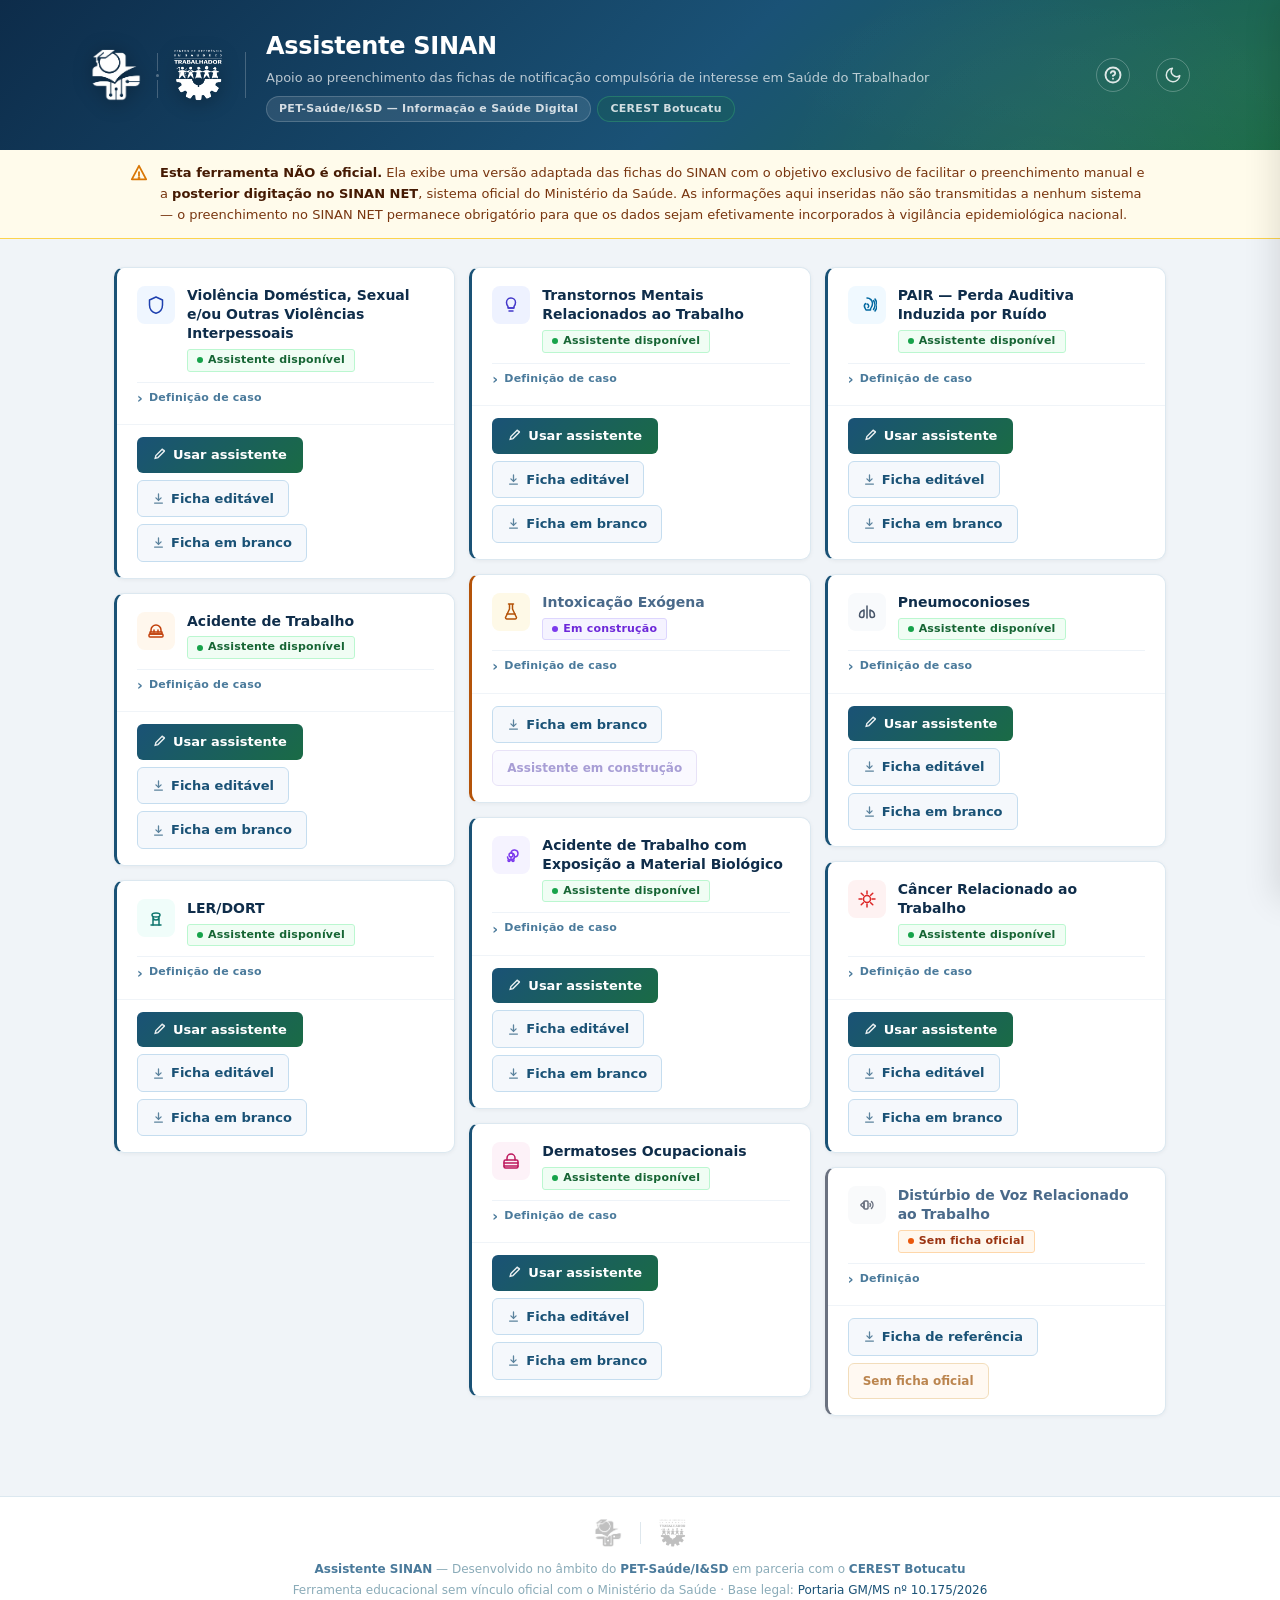
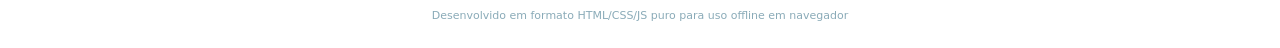
==== commit 00ee7214: "feat: habilitar assistente Pneumoconioses e atualizar index - Ativar card de Pneumoconioses na págin" ====
--- a/index.html
+++ b/index.html
@@ -672,15 +672,15 @@
     </div>
 
     <!-- PNEUMOCONIOSES -->
-    <div class="card cat-pneumo">
+    <div class="card active cat-pneumo">
       <div class="card-main">
         <div class="card-head">
           <div class="card-icon-wrap">
             <svg width="20" height="20" viewBox="0 0 20 20" fill="none" stroke="currentColor" stroke-width="1.5" stroke-linecap="round" stroke-linejoin="round"><path d="M10 4v12"/><path d="M7 8c-3.5 1-4.5 3-4.5 5.5 0 1.5 1 2 2.5 2C7 15.5 7 14 7 13V8z"/><path d="M13 8c3.5 1 4.5 3 4.5 5.5 0 1.5-1 2-2.5 2C13 15.5 13 14 13 13V8z"/></svg>
           </div>
           <div class="card-info">
-            <div class="card-title dim">Pneumoconioses</div>
-            <span class="card-status status-wip"><span class="status-dot"></span>Em construção</span>
+            <div class="card-title">Pneumoconioses</div>
+            <span class="card-status status-active"><span class="status-dot"></span>Assistente disponível</span>
           </div>
         </div>
         <details class="def">
@@ -689,11 +689,18 @@
         </details>
       </div>
       <div class="card-actions">
+        <a class="btn-assistente" href="sinan_pneumoconioses.html">
+          <svg width="14" height="14" viewBox="0 0 20 20" fill="none" stroke="currentColor" stroke-width="2" stroke-linecap="round"><path d="M14.7 3.3a1 1 0 011.4 1.4l-9 9-4 1 1-4 9-9z"/></svg>
+          Usar assistente
+        </a>
+        <a class="btn-download" href="fichas/DRT_Pneumoconioses_editavel.pdf" download>
+          <svg width="13" height="13" viewBox="0 0 20 20" fill="none" stroke="currentColor" stroke-width="2" stroke-linecap="round"><path d="M10 3v10M6 9l4 4 4-4M4 17h12"/></svg>
+          Ficha editável
+        </a>
         <a class="btn-download" href="fichas/DRT_Pneumoconioses.pdf" download>
           <svg width="13" height="13" viewBox="0 0 20 20" fill="none" stroke="currentColor" stroke-width="2" stroke-linecap="round"><path d="M10 3v10M6 9l4 4 4-4M4 17h12"/></svg>
           Ficha em branco
         </a>
-        <span class="btn-wip">Assistente em construção</span>
       </div>
     </div>
 
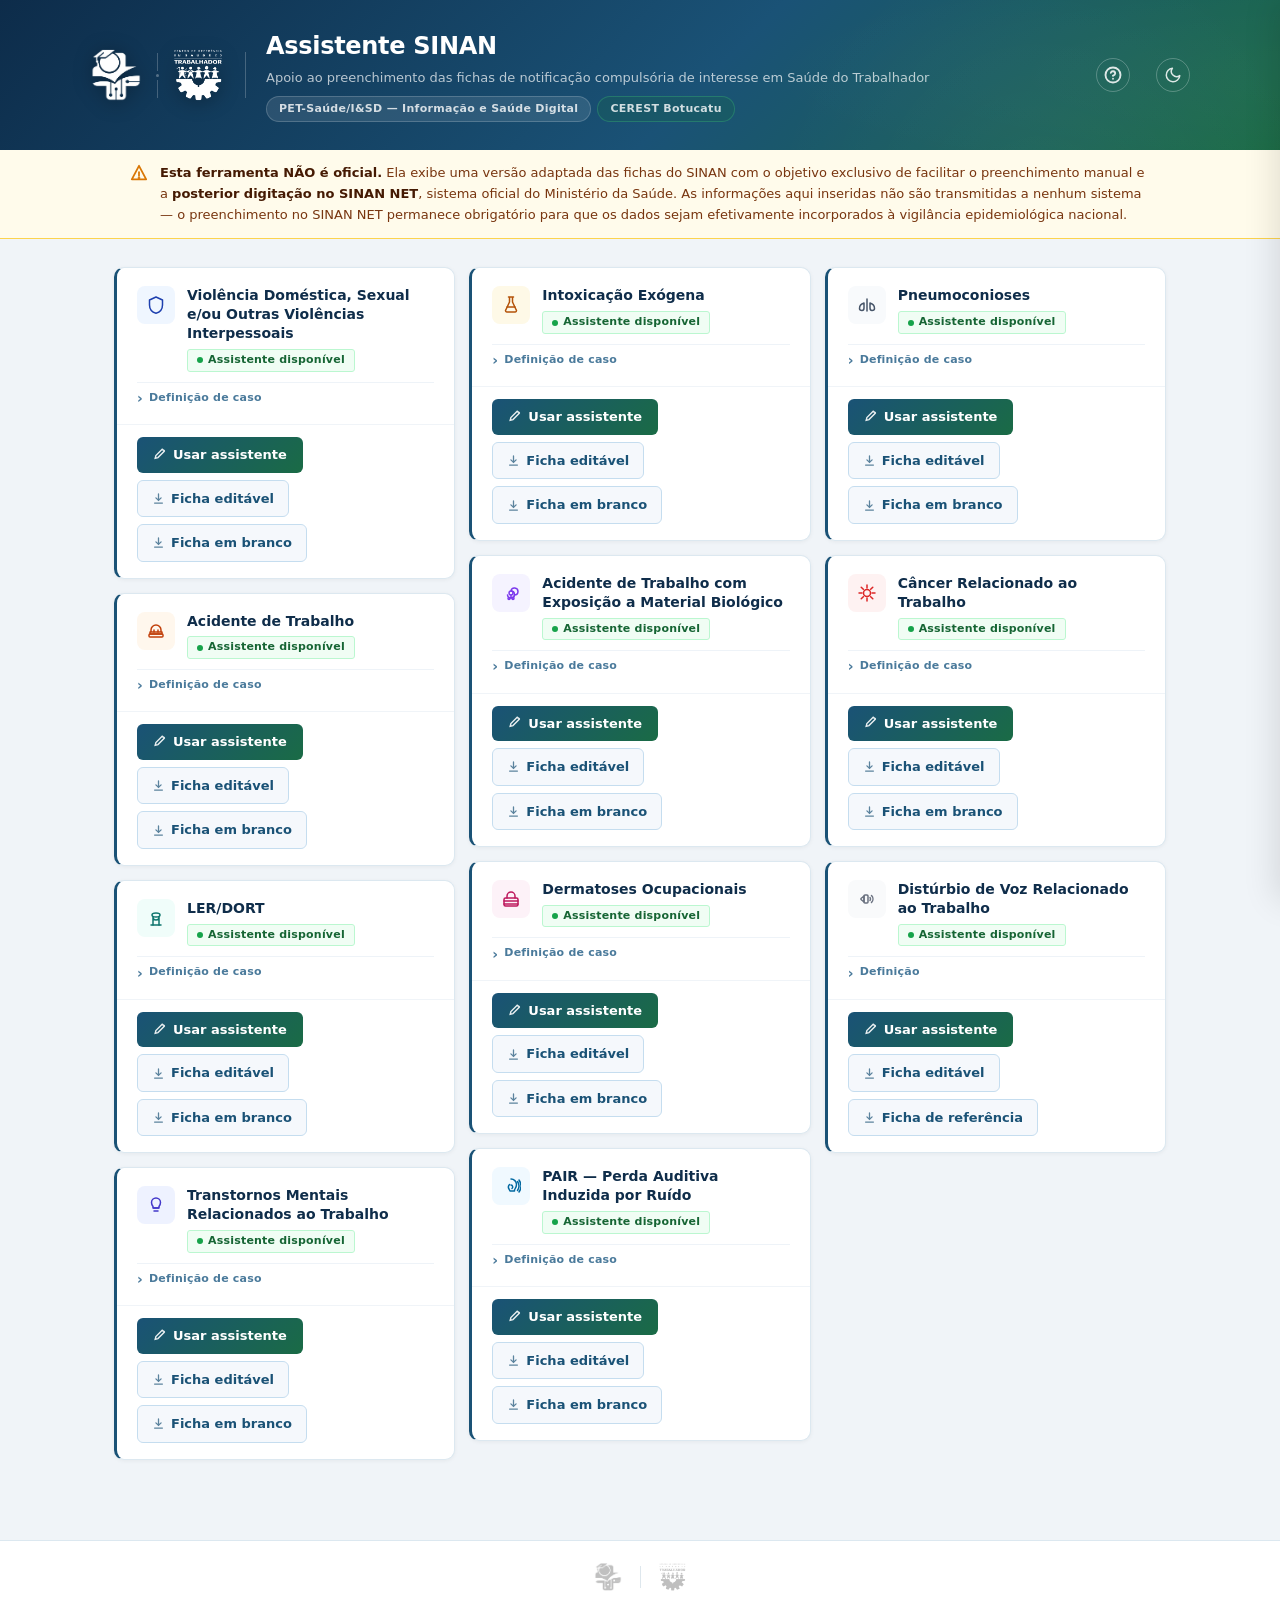
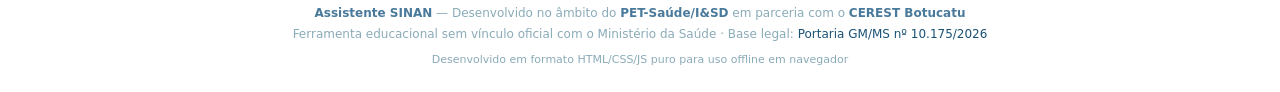
==== commit d500a7b9: "feat: adicionar assistentes Intoxicação Exógena e Distúrbio de Voz" ====
--- a/index.html
+++ b/index.html
@@ -547,15 +547,15 @@
     </div>
 
     <!-- INTOXICAÇÃO EXÓGENA -->
-    <div class="card cat-intox">
+    <div class="card active cat-intox">
       <div class="card-main">
         <div class="card-head">
           <div class="card-icon-wrap">
             <svg width="20" height="20" viewBox="0 0 20 20" fill="none" stroke="currentColor" stroke-width="1.5" stroke-linecap="round" stroke-linejoin="round"><path d="M7.5 2h5M8.5 2v5L5 14.5A1.5 1.5 0 006.5 17h7a1.5 1.5 0 001.5-2.5L11.5 7V2"/><line x1="6" y1="12" x2="14" y2="12"/></svg>
           </div>
           <div class="card-info">
-            <div class="card-title dim">Intoxicação Exógena</div>
-            <span class="card-status status-wip"><span class="status-dot"></span>Em construção</span>
+            <div class="card-title">Intoxicação Exógena</div>
+            <span class="card-status status-active"><span class="status-dot"></span>Assistente disponível</span>
           </div>
         </div>
         <details class="def">
@@ -564,11 +564,18 @@
         </details>
       </div>
       <div class="card-actions">
+        <a class="btn-assistente" href="sinan_intoxicacao.html">
+          <svg width="14" height="14" viewBox="0 0 20 20" fill="none" stroke="currentColor" stroke-width="2" stroke-linecap="round"><path d="M14.7 3.3a1 1 0 011.4 1.4l-9 9-4 1 1-4 9-9z"/></svg>
+          Usar assistente
+        </a>
+        <a class="btn-download" href="fichas/Intoxicacao_Exogena_v5_editavel.pdf" download>
+          <svg width="13" height="13" viewBox="0 0 20 20" fill="none" stroke="currentColor" stroke-width="2" stroke-linecap="round"><path d="M10 3v10M6 9l4 4 4-4M4 17h12"/></svg>
+          Ficha editável
+        </a>
         <a class="btn-download" href="fichas/Intoxicacao_Exogena_v5.pdf" download>
           <svg width="13" height="13" viewBox="0 0 20 20" fill="none" stroke="currentColor" stroke-width="2" stroke-linecap="round"><path d="M10 3v10M6 9l4 4 4-4M4 17h12"/></svg>
           Ficha em branco
         </a>
-        <span class="btn-wip">Assistente em construção</span>
       </div>
     </div>
 
@@ -738,15 +745,15 @@
     </div>
 
     <!-- DISTÚRBIO DE VOZ -->
-    <div class="card cat-voice">
+    <div class="card active cat-voice">
       <div class="card-main">
         <div class="card-head">
           <div class="card-icon-wrap">
             <svg width="20" height="20" viewBox="0 0 20 20" fill="none" stroke="currentColor" stroke-width="1.5" stroke-linecap="round" stroke-linejoin="round"><path d="M7 7l-3 2.5v1L7 13V7z"/><rect x="7" y="6" width="4" height="8" rx="1"/><path d="M13 8.5a2.5 2.5 0 010 3"/><path d="M14.5 6.5a5 5 0 010 7"/></svg>
           </div>
           <div class="card-info">
-            <div class="card-title dim">Distúrbio de Voz Relacionado ao Trabalho</div>
-            <span class="card-status status-noficha"><span class="status-dot"></span>Sem ficha oficial</span>
+            <div class="card-title">Distúrbio de Voz Relacionado ao Trabalho</div>
+            <span class="card-status status-active"><span class="status-dot"></span>Assistente disponível</span>
           </div>
         </div>
         <details class="def">
@@ -755,11 +762,18 @@
         </details>
       </div>
       <div class="card-actions">
+        <a class="btn-assistente" href="sinan_disturbios_voz.html">
+          <svg width="14" height="14" viewBox="0 0 20 20" fill="none" stroke="currentColor" stroke-width="2" stroke-linecap="round"><path d="M14.7 3.3a1 1 0 011.4 1.4l-9 9-4 1 1-4 9-9z"/></svg>
+          Usar assistente
+        </a>
+        <a class="btn-download" href="fichas/disturbio_voz_editavel.pdf" download>
+          <svg width="13" height="13" viewBox="0 0 20 20" fill="none" stroke="currentColor" stroke-width="2" stroke-linecap="round"><path d="M10 3v10M6 9l4 4 4-4M4 17h12"/></svg>
+          Ficha editável
+        </a>
         <a class="btn-download" href="fichas/disturbio_voz.pdf" download>
           <svg width="13" height="13" viewBox="0 0 20 20" fill="none" stroke="currentColor" stroke-width="2" stroke-linecap="round"><path d="M10 3v10M6 9l4 4 4-4M4 17h12"/></svg>
           Ficha de referência
         </a>
-        <span class="btn-noficha">Sem ficha oficial</span>
       </div>
     </div>
 
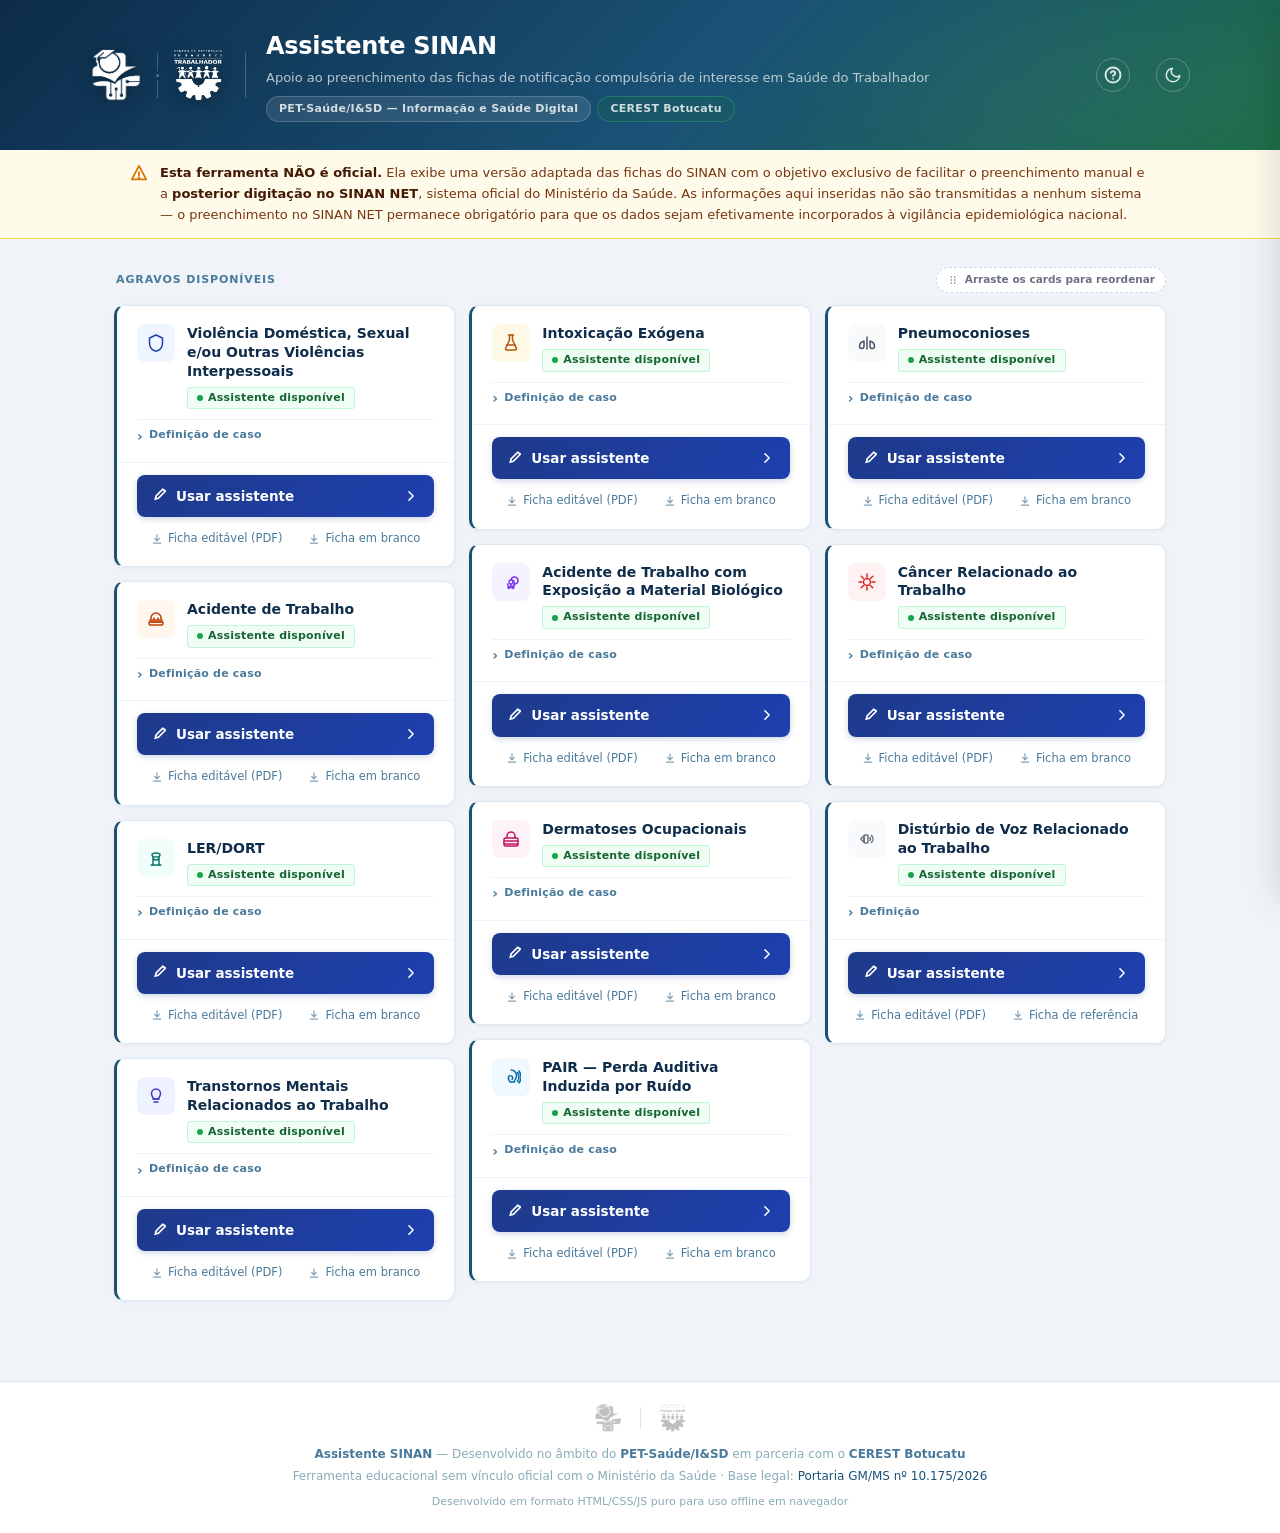
==== commit 7f4216e6: "ui: redesign hub — hierarquia de ações, definição legível e reordenação de cards - Botão "Usar assis" ====
--- a/index.html
+++ b/index.html
@@ -94,10 +94,10 @@
 .sec-title::after{content:'';flex:1;height:1px;background:#d2e3ef}
 
 /* GRID */
-.fichas-grid{columns:310px;column-gap:14px;margin-bottom:20px}
+.fichas-grid{columns:340px;column-gap:14px;margin-bottom:20px}
 
 /* CARD */
-.card{background:#fff;border-radius:10px;border:1px solid #dce8f0;box-shadow:0 1px 4px rgba(0,0,0,.05);overflow:hidden;transition:box-shadow .2s,transform .2s;display:flex;flex-direction:column;border-left:3px solid #dce8f0;break-inside:avoid;margin-bottom:14px}
+.card{background:#fff;border-radius:10px;border:1px solid #dce8f0;box-shadow:0 1px 4px rgba(0,0,0,.05);overflow:visible;transition:box-shadow .2s,transform .2s,border-color .2s,opacity .18s;display:flex;flex-direction:column;border-left:3px solid #dce8f0;position:relative;break-inside:avoid;margin-bottom:14px}
 .card.active{border-left-color:#1a5276}
 .card.active:hover{box-shadow:0 6px 22px rgba(26,82,118,.12);transform:translateY(-2px)}
 /* Category left borders */
@@ -147,16 +147,62 @@
 details.def summary::before{content:'›';font-size:14px;transition:transform .2s;display:inline-block;line-height:1}
 details[open].def summary::before{transform:rotate(90deg)}
 details.def summary:hover{color:#1a5276}
-.def-text{font-size:12px;color:#5a7a9a;line-height:1.65;margin-top:7px;padding:10px 12px;background:#f7fafd;border-radius:4px;border-left:2px solid #c5ddef}
+.def-text{font-size:13px;color:#1f2937;line-height:1.55;margin-top:7px;padding:11px 13px;background:#f0f5fa;border-radius:4px;border-left:2px solid #c5ddef}
+
+/* DRAG HANDLE */
+.drag-handle{
+  position:absolute;top:8px;right:8px;width:22px;height:22px;border-radius:5px;
+  display:flex;align-items:center;justify-content:center;
+  color:#9ca3af;opacity:0;transition:all .18s;cursor:grab;user-select:none;
+}
+.card:hover .drag-handle{opacity:1}
+.drag-handle:hover{background:#f0f5fa;color:#4a7a9b}
+.drag-handle:active{cursor:grabbing}
+/* dashed corner — drag affordance */
+.card::after{
+  content:"";position:absolute;top:6px;right:6px;width:26px;height:26px;
+  border-top:1px dashed #c5ddef;border-right:1px dashed #c5ddef;
+  border-top-right-radius:8px;opacity:0;transition:opacity .18s;pointer-events:none;
+}
+.card:hover::after{opacity:1}
+.card.dragging{opacity:.35;cursor:grabbing}
+.card.drag-over{border-color:#1a5276;box-shadow:0 0 0 2px rgba(26,82,118,.25),0 6px 18px rgba(26,82,118,.12);transform:translateY(-1px)}
+.card.drag-over::after{opacity:0}
+
+/* SECTION HEADER */
+.sec-head{display:flex;align-items:center;justify-content:space-between;margin-bottom:12px;padding-left:2px}
+.sec-title-label{font-size:11px;font-weight:700;text-transform:uppercase;letter-spacing:.08em;color:#4a7a9b}
+.sec-drag-hint{
+  display:inline-flex;align-items:center;gap:6px;
+  font-size:10.5px;color:#6b7280;font-weight:600;
+  padding:4px 10px;background:#fff;border:1px dashed #c5ddef;border-radius:14px;
+}
 
 /* ACTIONS */
-.card-actions{padding:12px 20px 16px;display:flex;gap:7px;flex-wrap:wrap;border-top:1px solid #f0f4f8}
-.btn-assistente{display:inline-flex;align-items:center;gap:6px;background:linear-gradient(135deg,#1a5276,#1a6b45);color:#fff;padding:8px 16px;border-radius:6px;font-size:13px;font-weight:700;text-decoration:none;border:none;cursor:pointer;transition:opacity .15s}
-.btn-assistente:hover{opacity:.88}
-.btn-assistente svg{opacity:.9}
-.btn-download{display:inline-flex;align-items:center;gap:6px;background:#f5f8fc;color:#1a5276;padding:8px 14px;border-radius:6px;font-size:13px;font-weight:600;text-decoration:none;border:1px solid #c5ddef;cursor:pointer;transition:background .15s}
-.btn-download:hover{background:#e8f0f9}
-.btn-download svg{opacity:.7}
+.card-actions{padding:12px 20px 16px;display:flex;flex-direction:column;gap:10px;border-top:1px solid #f0f4f8}
+.btn-assistente{
+  width:100%;display:inline-flex;align-items:center;justify-content:center;gap:8px;
+  background:linear-gradient(135deg,#1e3a8a 0%,#1e40af 100%);color:#fff;
+  padding:11px 16px;border-radius:8px;font-size:13.5px;font-weight:700;
+  text-decoration:none;border:none;cursor:pointer;
+  transition:all .18s;box-shadow:0 2px 6px rgba(30,58,138,.22);position:relative;
+}
+.btn-assistente .btn-arrow{margin-left:auto;transition:transform .18s}
+.btn-assistente:hover{
+  background:linear-gradient(135deg,#1e40af 0%,#2563eb 100%);
+  transform:translateY(-1px);box-shadow:0 6px 16px rgba(30,58,138,.4);
+}
+.btn-assistente:hover .btn-arrow{transform:translateX(3px)}
+.btn-assistente:active{transform:translateY(0)}
+.btn-assistente svg:first-child{flex-shrink:0}
+.card-sec-actions{display:flex;justify-content:center;gap:14px;flex-wrap:wrap}
+.btn-link{
+  display:inline-flex;align-items:center;gap:5px;padding:3px 6px;
+  background:none;border:none;color:#4a7a9b;font-size:11.5px;font-weight:500;
+  cursor:pointer;border-radius:4px;text-decoration:none;transition:color .15s;
+}
+.btn-link:hover{color:#1e3a8a;text-decoration:underline}
+.btn-link svg{opacity:.7;flex-shrink:0}
 .btn-wip{display:inline-flex;align-items:center;gap:6px;background:#f9f8ff;color:#8b7ec8;padding:8px 14px;border-radius:6px;font-size:12px;font-weight:600;border:1px solid #e0d9f5;cursor:not-allowed;opacity:.75}
 .btn-noficha{display:inline-flex;align-items:center;gap:6px;background:#fff8f0;color:#b07030;padding:8px 14px;border-radius:6px;font-size:12px;font-weight:600;border:1px solid #f0d8b0;cursor:default;opacity:.85}
 
@@ -211,7 +257,7 @@
   .sec-title{font-size:10px;margin-bottom:12px;letter-spacing:1.3px}
 
   /* ── GRID — coluna única no mobile ─────────────────────── */
-  .fichas-grid{column-count:1;column-gap:9px;margin-bottom:16px}
+  .fichas-grid{columns:1;column-gap:9px;margin-bottom:16px}
 
   /* ── CARDS ──────────────────────────────────────────────── */
   .card{border-radius:9px}
@@ -224,12 +270,10 @@
   .def-text{font-size:11px;padding:8px 10px}
 
   /* ── CARD ACTIONS ───────────────────────────────────────── */
-  .card-actions{padding:9px 16px 12px;gap:7px;flex-wrap:wrap}
-  .btn-assistente,.btn-download,.btn-wip,.btn-noficha{
-    padding:10px 14px;font-size:13px;border-radius:6px
-  }
-  .btn-assistente{flex:1;justify-content:center;min-height:44px}
-  .btn-download{min-height:44px}
+  .card-actions{padding:9px 16px 12px;gap:8px}
+  .btn-assistente{min-height:44px;font-size:13px;border-radius:7px}
+  .btn-link{font-size:11px}
+  .sec-drag-hint{display:none}
 
   /* ── FOOTER ─────────────────────────────────────────────── */
   footer{padding:16px 18px}
@@ -318,7 +362,7 @@
 [data-theme="dark"] .status-noficha{background:#2a1a0f;color:#fb923c;border-color:#5c3a1e}
 [data-theme="dark"] details.def summary{color:var(--text3)}
 [data-theme="dark"] details.def summary:hover{color:#60a5fa}
-[data-theme="dark"] .def-text{background:var(--bg-card2);color:var(--text2);border-left-color:var(--border)}
+[data-theme="dark"] .def-text{background:rgba(74,158,217,.08);color:#e6eef7;border-left-color:var(--border)}
 [data-theme="dark"] details.def{border-top-color:var(--border)}
 
 /* Card icon wraps — fundos escuros harmonizados */
@@ -337,10 +381,15 @@
 
 /* Card actions */
 [data-theme="dark"] .card-actions{border-top-color:var(--border)}
-[data-theme="dark"] .btn-download{background:var(--bg-card2);color:#60a5fa;border-color:var(--border)}
-[data-theme="dark"] .btn-download:hover{background:var(--accent-bg)}
+[data-theme="dark"] .btn-link{color:#8fb0cc}
+[data-theme="dark"] .btn-link:hover{color:#60a5fa}
 [data-theme="dark"] .btn-wip{background:#1a152e;color:#8b7ec8;border-color:#2e2550}
 [data-theme="dark"] .btn-noficha{background:#2a1a0f;color:#c08040;border-color:#5c3a1e}
+[data-theme="dark"] .drag-handle{color:#6b7280}
+[data-theme="dark"] .drag-handle:hover{background:#222633;color:#8fb0cc}
+[data-theme="dark"] .card::after{border-top-color:#2d3348;border-right-color:#2d3348}
+[data-theme="dark"] .sec-drag-hint{background:var(--bg-card);border-color:var(--border);color:var(--text3)}
+[data-theme="dark"] .sec-title-label{color:var(--text3)}
 
 /* Footer */
 [data-theme="dark"] footer{background:var(--bg-card);border-top-color:var(--border)}
@@ -412,10 +461,19 @@
 
 <main>
 
-  <div class="fichas-grid">
+  <div class="sec-head">
+    <div class="sec-title-label">Agravos disponíveis</div>
+    <div class="sec-drag-hint">
+      <svg width="12" height="12" viewBox="0 0 20 20" fill="currentColor"><circle cx="7" cy="5" r="1.3"/><circle cx="13" cy="5" r="1.3"/><circle cx="7" cy="10" r="1.3"/><circle cx="13" cy="10" r="1.3"/><circle cx="7" cy="15" r="1.3"/><circle cx="13" cy="15" r="1.3"/></svg>
+      Arraste os cards para reordenar
+    </div>
+  </div>
+
+  <div class="fichas-grid" id="fichas-grid">
 
     <!-- VIOLÊNCIA -->
-    <div class="card active cat-violence">
+    <div class="card active cat-violence" draggable="true" data-id="violencia">
+      <div class="drag-handle" title="Arraste para reordenar"><svg width="14" height="14" viewBox="0 0 20 20" fill="currentColor"><circle cx="7" cy="5" r="1.3"/><circle cx="13" cy="5" r="1.3"/><circle cx="7" cy="10" r="1.3"/><circle cx="13" cy="10" r="1.3"/><circle cx="7" cy="15" r="1.3"/><circle cx="13" cy="15" r="1.3"/></svg></div>
       <div class="card-main">
         <div class="card-head">
           <div class="card-icon-wrap">
@@ -433,22 +491,26 @@
       </div>
       <div class="card-actions">
         <a class="btn-assistente" href="sinan_violencia.html">
-          <svg width="14" height="14" viewBox="0 0 20 20" fill="none" stroke="currentColor" stroke-width="2" stroke-linecap="round"><path d="M14.7 3.3a1 1 0 011.4 1.4l-9 9-4 1 1-4 9-9z"/></svg>
+          <svg width="15" height="15" viewBox="0 0 20 20" fill="none" stroke="currentColor" stroke-width="2.2" stroke-linecap="round"><path d="M14.7 3.3a1 1 0 011.4 1.4l-9 9-4 1 1-4 9-9z"/></svg>
           Usar assistente
+          <svg class="btn-arrow" width="14" height="14" viewBox="0 0 20 20" fill="none" stroke="currentColor" stroke-width="2.2" stroke-linecap="round" stroke-linejoin="round"><path d="M7 4l6 6-6 6"/></svg>
         </a>
-        <a class="btn-download" href="fichas/violencia_editavel.pdf" download>
-          <svg width="13" height="13" viewBox="0 0 20 20" fill="none" stroke="currentColor" stroke-width="2" stroke-linecap="round"><path d="M10 3v10M6 9l4 4 4-4M4 17h12"/></svg>
-          Ficha editável
-        </a>
-        <a class="btn-download" href="fichas/violencia.pdf" download>
-          <svg width="13" height="13" viewBox="0 0 20 20" fill="none" stroke="currentColor" stroke-width="2" stroke-linecap="round"><path d="M10 3v10M6 9l4 4 4-4M4 17h12"/></svg>
-          Ficha em branco
-        </a>
+        <div class="card-sec-actions">
+          <a class="btn-link" href="fichas/violencia_editavel.pdf" download>
+            <svg width="12" height="12" viewBox="0 0 20 20" fill="none" stroke="currentColor" stroke-width="2" stroke-linecap="round"><path d="M10 3v10M6 9l4 4 4-4M4 17h12"/></svg>
+            Ficha editável (PDF)
+          </a>
+          <a class="btn-link" href="fichas/violencia.pdf" download>
+            <svg width="12" height="12" viewBox="0 0 20 20" fill="none" stroke="currentColor" stroke-width="2" stroke-linecap="round"><path d="M10 3v10M6 9l4 4 4-4M4 17h12"/></svg>
+            Ficha em branco
+          </a>
+        </div>
       </div>
     </div>
 
     <!-- ACIDENTE DE TRABALHO -->
-    <div class="card active cat-accident">
+    <div class="card active cat-accident" draggable="true" data-id="acidente">
+      <div class="drag-handle" title="Arraste para reordenar"><svg width="14" height="14" viewBox="0 0 20 20" fill="currentColor"><circle cx="7" cy="5" r="1.3"/><circle cx="13" cy="5" r="1.3"/><circle cx="7" cy="10" r="1.3"/><circle cx="13" cy="10" r="1.3"/><circle cx="7" cy="15" r="1.3"/><circle cx="13" cy="15" r="1.3"/></svg></div>
       <div class="card-main">
         <div class="card-head">
           <div class="card-icon-wrap">
@@ -466,22 +528,26 @@
       </div>
       <div class="card-actions">
         <a class="btn-assistente" href="sinan_acidente.html">
-          <svg width="14" height="14" viewBox="0 0 20 20" fill="none" stroke="currentColor" stroke-width="2" stroke-linecap="round"><path d="M14.7 3.3a1 1 0 011.4 1.4l-9 9-4 1 1-4 9-9z"/></svg>
+          <svg width="15" height="15" viewBox="0 0 20 20" fill="none" stroke="currentColor" stroke-width="2.2" stroke-linecap="round"><path d="M14.7 3.3a1 1 0 011.4 1.4l-9 9-4 1 1-4 9-9z"/></svg>
           Usar assistente
+          <svg class="btn-arrow" width="14" height="14" viewBox="0 0 20 20" fill="none" stroke="currentColor" stroke-width="2.2" stroke-linecap="round" stroke-linejoin="round"><path d="M7 4l6 6-6 6"/></svg>
         </a>
-        <a class="btn-download" href="fichas/DRT_Acidente_Trabalho_editavel.pdf" download>
-          <svg width="13" height="13" viewBox="0 0 20 20" fill="none" stroke="currentColor" stroke-width="2" stroke-linecap="round"><path d="M10 3v10M6 9l4 4 4-4M4 17h12"/></svg>
-          Ficha editável
-        </a>
-        <a class="btn-download" href="fichas/DRT_Acidente_Trabalho.pdf" download>
-          <svg width="13" height="13" viewBox="0 0 20 20" fill="none" stroke="currentColor" stroke-width="2" stroke-linecap="round"><path d="M10 3v10M6 9l4 4 4-4M4 17h12"/></svg>
-          Ficha em branco
-        </a>
+        <div class="card-sec-actions">
+          <a class="btn-link" href="fichas/DRT_Acidente_Trabalho_editavel.pdf" download>
+            <svg width="12" height="12" viewBox="0 0 20 20" fill="none" stroke="currentColor" stroke-width="2" stroke-linecap="round"><path d="M10 3v10M6 9l4 4 4-4M4 17h12"/></svg>
+            Ficha editável (PDF)
+          </a>
+          <a class="btn-link" href="fichas/DRT_Acidente_Trabalho.pdf" download>
+            <svg width="12" height="12" viewBox="0 0 20 20" fill="none" stroke="currentColor" stroke-width="2" stroke-linecap="round"><path d="M10 3v10M6 9l4 4 4-4M4 17h12"/></svg>
+            Ficha em branco
+          </a>
+        </div>
       </div>
     </div>
 
     <!-- LER/DORT -->
-    <div class="card active cat-lerdort">
+    <div class="card active cat-lerdort" draggable="true" data-id="lerdort">
+      <div class="drag-handle" title="Arraste para reordenar"><svg width="14" height="14" viewBox="0 0 20 20" fill="currentColor"><circle cx="7" cy="5" r="1.3"/><circle cx="13" cy="5" r="1.3"/><circle cx="7" cy="10" r="1.3"/><circle cx="13" cy="10" r="1.3"/><circle cx="7" cy="15" r="1.3"/><circle cx="13" cy="15" r="1.3"/></svg></div>
       <div class="card-main">
         <div class="card-head">
           <div class="card-icon-wrap">
@@ -499,22 +565,26 @@
       </div>
       <div class="card-actions">
         <a class="btn-assistente" href="sinan_lerdort.html">
-          <svg width="14" height="14" viewBox="0 0 20 20" fill="none" stroke="currentColor" stroke-width="2" stroke-linecap="round"><path d="M14.7 3.3a1 1 0 011.4 1.4l-9 9-4 1 1-4 9-9z"/></svg>
+          <svg width="15" height="15" viewBox="0 0 20 20" fill="none" stroke="currentColor" stroke-width="2.2" stroke-linecap="round"><path d="M14.7 3.3a1 1 0 011.4 1.4l-9 9-4 1 1-4 9-9z"/></svg>
           Usar assistente
+          <svg class="btn-arrow" width="14" height="14" viewBox="0 0 20 20" fill="none" stroke="currentColor" stroke-width="2.2" stroke-linecap="round" stroke-linejoin="round"><path d="M7 4l6 6-6 6"/></svg>
         </a>
-        <a class="btn-download" href="fichas/DRT_LERDORT_editavel.pdf" download>
-          <svg width="13" height="13" viewBox="0 0 20 20" fill="none" stroke="currentColor" stroke-width="2" stroke-linecap="round"><path d="M10 3v10M6 9l4 4 4-4M4 17h12"/></svg>
-          Ficha editável
-        </a>
-        <a class="btn-download" href="fichas/DRT_LERDORT.pdf" download>
-          <svg width="13" height="13" viewBox="0 0 20 20" fill="none" stroke="currentColor" stroke-width="2" stroke-linecap="round"><path d="M10 3v10M6 9l4 4 4-4M4 17h12"/></svg>
-          Ficha em branco
-        </a>
+        <div class="card-sec-actions">
+          <a class="btn-link" href="fichas/DRT_LERDORT_editavel.pdf" download>
+            <svg width="12" height="12" viewBox="0 0 20 20" fill="none" stroke="currentColor" stroke-width="2" stroke-linecap="round"><path d="M10 3v10M6 9l4 4 4-4M4 17h12"/></svg>
+            Ficha editável (PDF)
+          </a>
+          <a class="btn-link" href="fichas/DRT_LERDORT.pdf" download>
+            <svg width="12" height="12" viewBox="0 0 20 20" fill="none" stroke="currentColor" stroke-width="2" stroke-linecap="round"><path d="M10 3v10M6 9l4 4 4-4M4 17h12"/></svg>
+            Ficha em branco
+          </a>
+        </div>
       </div>
     </div>
 
     <!-- TRANSTORNOS MENTAIS -->
-    <div class="card active cat-mental">
+    <div class="card active cat-mental" draggable="true" data-id="transtornos">
+      <div class="drag-handle" title="Arraste para reordenar"><svg width="14" height="14" viewBox="0 0 20 20" fill="currentColor"><circle cx="7" cy="5" r="1.3"/><circle cx="13" cy="5" r="1.3"/><circle cx="7" cy="10" r="1.3"/><circle cx="13" cy="10" r="1.3"/><circle cx="7" cy="15" r="1.3"/><circle cx="13" cy="15" r="1.3"/></svg></div>
       <div class="card-main">
         <div class="card-head">
           <div class="card-icon-wrap">
@@ -532,22 +602,26 @@
       </div>
       <div class="card-actions">
         <a class="btn-assistente" href="sinan_transtornos.html">
-          <svg width="14" height="14" viewBox="0 0 20 20" fill="none" stroke="currentColor" stroke-width="2" stroke-linecap="round"><path d="M14.7 3.3a1 1 0 011.4 1.4l-9 9-4 1 1-4 9-9z"/></svg>
+          <svg width="15" height="15" viewBox="0 0 20 20" fill="none" stroke="currentColor" stroke-width="2.2" stroke-linecap="round"><path d="M14.7 3.3a1 1 0 011.4 1.4l-9 9-4 1 1-4 9-9z"/></svg>
           Usar assistente
+          <svg class="btn-arrow" width="14" height="14" viewBox="0 0 20 20" fill="none" stroke="currentColor" stroke-width="2.2" stroke-linecap="round" stroke-linejoin="round"><path d="M7 4l6 6-6 6"/></svg>
         </a>
-        <a class="btn-download" href="fichas/DRT_TranstornosMentais_editavel.pdf" download>
-          <svg width="13" height="13" viewBox="0 0 20 20" fill="none" stroke="currentColor" stroke-width="2" stroke-linecap="round"><path d="M10 3v10M6 9l4 4 4-4M4 17h12"/></svg>
-          Ficha editável
-        </a>
-        <a class="btn-download" href="fichas/DRT_TranstornosMentais.pdf" download>
-          <svg width="13" height="13" viewBox="0 0 20 20" fill="none" stroke="currentColor" stroke-width="2" stroke-linecap="round"><path d="M10 3v10M6 9l4 4 4-4M4 17h12"/></svg>
-          Ficha em branco
-        </a>
+        <div class="card-sec-actions">
+          <a class="btn-link" href="fichas/DRT_TranstornosMentais_editavel.pdf" download>
+            <svg width="12" height="12" viewBox="0 0 20 20" fill="none" stroke="currentColor" stroke-width="2" stroke-linecap="round"><path d="M10 3v10M6 9l4 4 4-4M4 17h12"/></svg>
+            Ficha editável (PDF)
+          </a>
+          <a class="btn-link" href="fichas/DRT_TranstornosMentais.pdf" download>
+            <svg width="12" height="12" viewBox="0 0 20 20" fill="none" stroke="currentColor" stroke-width="2" stroke-linecap="round"><path d="M10 3v10M6 9l4 4 4-4M4 17h12"/></svg>
+            Ficha em branco
+          </a>
+        </div>
       </div>
     </div>
 
     <!-- INTOXICAÇÃO EXÓGENA -->
-    <div class="card active cat-intox">
+    <div class="card active cat-intox" draggable="true" data-id="intoxicacao">
+      <div class="drag-handle" title="Arraste para reordenar"><svg width="14" height="14" viewBox="0 0 20 20" fill="currentColor"><circle cx="7" cy="5" r="1.3"/><circle cx="13" cy="5" r="1.3"/><circle cx="7" cy="10" r="1.3"/><circle cx="13" cy="10" r="1.3"/><circle cx="7" cy="15" r="1.3"/><circle cx="13" cy="15" r="1.3"/></svg></div>
       <div class="card-main">
         <div class="card-head">
           <div class="card-icon-wrap">
@@ -565,22 +639,26 @@
       </div>
       <div class="card-actions">
         <a class="btn-assistente" href="sinan_intoxicacao.html">
-          <svg width="14" height="14" viewBox="0 0 20 20" fill="none" stroke="currentColor" stroke-width="2" stroke-linecap="round"><path d="M14.7 3.3a1 1 0 011.4 1.4l-9 9-4 1 1-4 9-9z"/></svg>
+          <svg width="15" height="15" viewBox="0 0 20 20" fill="none" stroke="currentColor" stroke-width="2.2" stroke-linecap="round"><path d="M14.7 3.3a1 1 0 011.4 1.4l-9 9-4 1 1-4 9-9z"/></svg>
           Usar assistente
+          <svg class="btn-arrow" width="14" height="14" viewBox="0 0 20 20" fill="none" stroke="currentColor" stroke-width="2.2" stroke-linecap="round" stroke-linejoin="round"><path d="M7 4l6 6-6 6"/></svg>
         </a>
-        <a class="btn-download" href="fichas/Intoxicacao_Exogena_v5_editavel.pdf" download>
-          <svg width="13" height="13" viewBox="0 0 20 20" fill="none" stroke="currentColor" stroke-width="2" stroke-linecap="round"><path d="M10 3v10M6 9l4 4 4-4M4 17h12"/></svg>
-          Ficha editável
-        </a>
-        <a class="btn-download" href="fichas/Intoxicacao_Exogena_v5.pdf" download>
-          <svg width="13" height="13" viewBox="0 0 20 20" fill="none" stroke="currentColor" stroke-width="2" stroke-linecap="round"><path d="M10 3v10M6 9l4 4 4-4M4 17h12"/></svg>
-          Ficha em branco
-        </a>
+        <div class="card-sec-actions">
+          <a class="btn-link" href="fichas/Intoxicacao_Exogena_v5_editavel.pdf" download>
+            <svg width="12" height="12" viewBox="0 0 20 20" fill="none" stroke="currentColor" stroke-width="2" stroke-linecap="round"><path d="M10 3v10M6 9l4 4 4-4M4 17h12"/></svg>
+            Ficha editável (PDF)
+          </a>
+          <a class="btn-link" href="fichas/Intoxicacao_Exogena_v5.pdf" download>
+            <svg width="12" height="12" viewBox="0 0 20 20" fill="none" stroke="currentColor" stroke-width="2" stroke-linecap="round"><path d="M10 3v10M6 9l4 4 4-4M4 17h12"/></svg>
+            Ficha em branco
+          </a>
+        </div>
       </div>
     </div>
 
     <!-- ACIDENTE MATERIAL BIOLÓGICO -->
-    <div class="card active cat-bio">
+    <div class="card active cat-bio" draggable="true" data-id="biologico">
+      <div class="drag-handle" title="Arraste para reordenar"><svg width="14" height="14" viewBox="0 0 20 20" fill="currentColor"><circle cx="7" cy="5" r="1.3"/><circle cx="13" cy="5" r="1.3"/><circle cx="7" cy="10" r="1.3"/><circle cx="13" cy="10" r="1.3"/><circle cx="7" cy="15" r="1.3"/><circle cx="13" cy="15" r="1.3"/></svg></div>
       <div class="card-main">
         <div class="card-head">
           <div class="card-icon-wrap">
@@ -598,22 +676,26 @@
       </div>
       <div class="card-actions">
         <a class="btn-assistente" href="sinan_acidente_biologico.html">
-          <svg width="14" height="14" viewBox="0 0 20 20" fill="none" stroke="currentColor" stroke-width="2" stroke-linecap="round"><path d="M14.7 3.3a1 1 0 011.4 1.4l-9 9-4 1 1-4 9-9z"/></svg>
+          <svg width="15" height="15" viewBox="0 0 20 20" fill="none" stroke="currentColor" stroke-width="2.2" stroke-linecap="round"><path d="M14.7 3.3a1 1 0 011.4 1.4l-9 9-4 1 1-4 9-9z"/></svg>
           Usar assistente
+          <svg class="btn-arrow" width="14" height="14" viewBox="0 0 20 20" fill="none" stroke="currentColor" stroke-width="2.2" stroke-linecap="round" stroke-linejoin="round"><path d="M7 4l6 6-6 6"/></svg>
         </a>
-        <a class="btn-download" href="fichas/DRT_Acidente_Trabalho_Biologico_editavel.pdf" download>
-          <svg width="13" height="13" viewBox="0 0 20 20" fill="none" stroke="currentColor" stroke-width="2" stroke-linecap="round"><path d="M10 3v10M6 9l4 4 4-4M4 17h12"/></svg>
-          Ficha editável
-        </a>
-        <a class="btn-download" href="fichas/DRT_Acidente_Trabalho_Biologico.pdf" download>
-          <svg width="13" height="13" viewBox="0 0 20 20" fill="none" stroke="currentColor" stroke-width="2" stroke-linecap="round"><path d="M10 3v10M6 9l4 4 4-4M4 17h12"/></svg>
-          Ficha em branco
-        </a>
+        <div class="card-sec-actions">
+          <a class="btn-link" href="fichas/DRT_Acidente_Trabalho_Biologico_editavel.pdf" download>
+            <svg width="12" height="12" viewBox="0 0 20 20" fill="none" stroke="currentColor" stroke-width="2" stroke-linecap="round"><path d="M10 3v10M6 9l4 4 4-4M4 17h12"/></svg>
+            Ficha editável (PDF)
+          </a>
+          <a class="btn-link" href="fichas/DRT_Acidente_Trabalho_Biologico.pdf" download>
+            <svg width="12" height="12" viewBox="0 0 20 20" fill="none" stroke="currentColor" stroke-width="2" stroke-linecap="round"><path d="M10 3v10M6 9l4 4 4-4M4 17h12"/></svg>
+            Ficha em branco
+          </a>
+        </div>
       </div>
     </div>
 
     <!-- DERMATOSES -->
-    <div class="card active cat-derm">
+    <div class="card active cat-derm" draggable="true" data-id="dermatoses">
+      <div class="drag-handle" title="Arraste para reordenar"><svg width="14" height="14" viewBox="0 0 20 20" fill="currentColor"><circle cx="7" cy="5" r="1.3"/><circle cx="13" cy="5" r="1.3"/><circle cx="7" cy="10" r="1.3"/><circle cx="13" cy="10" r="1.3"/><circle cx="7" cy="15" r="1.3"/><circle cx="13" cy="15" r="1.3"/></svg></div>
       <div class="card-main">
         <div class="card-head">
           <div class="card-icon-wrap">
@@ -631,22 +713,26 @@
       </div>
       <div class="card-actions">
         <a class="btn-assistente" href="sinan_dermatoses.html">
-          <svg width="14" height="14" viewBox="0 0 20 20" fill="none" stroke="currentColor" stroke-width="2" stroke-linecap="round"><path d="M14.7 3.3a1 1 0 011.4 1.4l-9 9-4 1 1-4 9-9z"/></svg>
+          <svg width="15" height="15" viewBox="0 0 20 20" fill="none" stroke="currentColor" stroke-width="2.2" stroke-linecap="round"><path d="M14.7 3.3a1 1 0 011.4 1.4l-9 9-4 1 1-4 9-9z"/></svg>
           Usar assistente
+          <svg class="btn-arrow" width="14" height="14" viewBox="0 0 20 20" fill="none" stroke="currentColor" stroke-width="2.2" stroke-linecap="round" stroke-linejoin="round"><path d="M7 4l6 6-6 6"/></svg>
         </a>
-        <a class="btn-download" href="fichas/DRT_DERMATOSES_editavel.pdf" download>
-          <svg width="13" height="13" viewBox="0 0 20 20" fill="none" stroke="currentColor" stroke-width="2" stroke-linecap="round"><path d="M10 3v10M6 9l4 4 4-4M4 17h12"/></svg>
-          Ficha editável
-        </a>
-        <a class="btn-download" href="fichas/DRT_DERMATOSES.pdf" download>
-          <svg width="13" height="13" viewBox="0 0 20 20" fill="none" stroke="currentColor" stroke-width="2" stroke-linecap="round"><path d="M10 3v10M6 9l4 4 4-4M4 17h12"/></svg>
-          Ficha em branco
-        </a>
+        <div class="card-sec-actions">
+          <a class="btn-link" href="fichas/DRT_DERMATOSES_editavel.pdf" download>
+            <svg width="12" height="12" viewBox="0 0 20 20" fill="none" stroke="currentColor" stroke-width="2" stroke-linecap="round"><path d="M10 3v10M6 9l4 4 4-4M4 17h12"/></svg>
+            Ficha editável (PDF)
+          </a>
+          <a class="btn-link" href="fichas/DRT_DERMATOSES.pdf" download>
+            <svg width="12" height="12" viewBox="0 0 20 20" fill="none" stroke="currentColor" stroke-width="2" stroke-linecap="round"><path d="M10 3v10M6 9l4 4 4-4M4 17h12"/></svg>
+            Ficha em branco
+          </a>
+        </div>
       </div>
     </div>
 
     <!-- PAIR -->
-    <div class="card active cat-pair">
+    <div class="card active cat-pair" draggable="true" data-id="pair">
+      <div class="drag-handle" title="Arraste para reordenar"><svg width="14" height="14" viewBox="0 0 20 20" fill="currentColor"><circle cx="7" cy="5" r="1.3"/><circle cx="13" cy="5" r="1.3"/><circle cx="7" cy="10" r="1.3"/><circle cx="13" cy="10" r="1.3"/><circle cx="7" cy="15" r="1.3"/><circle cx="13" cy="15" r="1.3"/></svg></div>
       <div class="card-main">
         <div class="card-head">
           <div class="card-icon-wrap">
@@ -664,22 +750,26 @@
       </div>
       <div class="card-actions">
         <a class="btn-assistente" href="sinan_pair.html">
-          <svg width="14" height="14" viewBox="0 0 20 20" fill="none" stroke="currentColor" stroke-width="2" stroke-linecap="round"><path d="M14.7 3.3a1 1 0 011.4 1.4l-9 9-4 1 1-4 9-9z"/></svg>
+          <svg width="15" height="15" viewBox="0 0 20 20" fill="none" stroke="currentColor" stroke-width="2.2" stroke-linecap="round"><path d="M14.7 3.3a1 1 0 011.4 1.4l-9 9-4 1 1-4 9-9z"/></svg>
           Usar assistente
+          <svg class="btn-arrow" width="14" height="14" viewBox="0 0 20 20" fill="none" stroke="currentColor" stroke-width="2.2" stroke-linecap="round" stroke-linejoin="round"><path d="M7 4l6 6-6 6"/></svg>
         </a>
-        <a class="btn-download" href="fichas/DRT_PAIR_editavel.pdf" download>
-          <svg width="13" height="13" viewBox="0 0 20 20" fill="none" stroke="currentColor" stroke-width="2" stroke-linecap="round"><path d="M10 3v10M6 9l4 4 4-4M4 17h12"/></svg>
-          Ficha editável
-        </a>
-        <a class="btn-download" href="fichas/DRT_PAIR.pdf" download>
-          <svg width="13" height="13" viewBox="0 0 20 20" fill="none" stroke="currentColor" stroke-width="2" stroke-linecap="round"><path d="M10 3v10M6 9l4 4 4-4M4 17h12"/></svg>
-          Ficha em branco
-        </a>
+        <div class="card-sec-actions">
+          <a class="btn-link" href="fichas/DRT_PAIR_editavel.pdf" download>
+            <svg width="12" height="12" viewBox="0 0 20 20" fill="none" stroke="currentColor" stroke-width="2" stroke-linecap="round"><path d="M10 3v10M6 9l4 4 4-4M4 17h12"/></svg>
+            Ficha editável (PDF)
+          </a>
+          <a class="btn-link" href="fichas/DRT_PAIR.pdf" download>
+            <svg width="12" height="12" viewBox="0 0 20 20" fill="none" stroke="currentColor" stroke-width="2" stroke-linecap="round"><path d="M10 3v10M6 9l4 4 4-4M4 17h12"/></svg>
+            Ficha em branco
+          </a>
+        </div>
       </div>
     </div>
 
     <!-- PNEUMOCONIOSES -->
-    <div class="card active cat-pneumo">
+    <div class="card active cat-pneumo" draggable="true" data-id="pneumoconioses">
+      <div class="drag-handle" title="Arraste para reordenar"><svg width="14" height="14" viewBox="0 0 20 20" fill="currentColor"><circle cx="7" cy="5" r="1.3"/><circle cx="13" cy="5" r="1.3"/><circle cx="7" cy="10" r="1.3"/><circle cx="13" cy="10" r="1.3"/><circle cx="7" cy="15" r="1.3"/><circle cx="13" cy="15" r="1.3"/></svg></div>
       <div class="card-main">
         <div class="card-head">
           <div class="card-icon-wrap">
@@ -697,22 +787,26 @@
       </div>
       <div class="card-actions">
         <a class="btn-assistente" href="sinan_pneumoconioses.html">
-          <svg width="14" height="14" viewBox="0 0 20 20" fill="none" stroke="currentColor" stroke-width="2" stroke-linecap="round"><path d="M14.7 3.3a1 1 0 011.4 1.4l-9 9-4 1 1-4 9-9z"/></svg>
+          <svg width="15" height="15" viewBox="0 0 20 20" fill="none" stroke="currentColor" stroke-width="2.2" stroke-linecap="round"><path d="M14.7 3.3a1 1 0 011.4 1.4l-9 9-4 1 1-4 9-9z"/></svg>
           Usar assistente
+          <svg class="btn-arrow" width="14" height="14" viewBox="0 0 20 20" fill="none" stroke="currentColor" stroke-width="2.2" stroke-linecap="round" stroke-linejoin="round"><path d="M7 4l6 6-6 6"/></svg>
         </a>
-        <a class="btn-download" href="fichas/DRT_Pneumoconioses_editavel.pdf" download>
-          <svg width="13" height="13" viewBox="0 0 20 20" fill="none" stroke="currentColor" stroke-width="2" stroke-linecap="round"><path d="M10 3v10M6 9l4 4 4-4M4 17h12"/></svg>
-          Ficha editável
-        </a>
-        <a class="btn-download" href="fichas/DRT_Pneumoconioses.pdf" download>
-          <svg width="13" height="13" viewBox="0 0 20 20" fill="none" stroke="currentColor" stroke-width="2" stroke-linecap="round"><path d="M10 3v10M6 9l4 4 4-4M4 17h12"/></svg>
-          Ficha em branco
-        </a>
+        <div class="card-sec-actions">
+          <a class="btn-link" href="fichas/DRT_Pneumoconioses_editavel.pdf" download>
+            <svg width="12" height="12" viewBox="0 0 20 20" fill="none" stroke="currentColor" stroke-width="2" stroke-linecap="round"><path d="M10 3v10M6 9l4 4 4-4M4 17h12"/></svg>
+            Ficha editável (PDF)
+          </a>
+          <a class="btn-link" href="fichas/DRT_Pneumoconioses.pdf" download>
+            <svg width="12" height="12" viewBox="0 0 20 20" fill="none" stroke="currentColor" stroke-width="2" stroke-linecap="round"><path d="M10 3v10M6 9l4 4 4-4M4 17h12"/></svg>
+            Ficha em branco
+          </a>
+        </div>
       </div>
     </div>
 
     <!-- CÂNCER -->
-    <div class="card active cat-cancer">
+    <div class="card active cat-cancer" draggable="true" data-id="cancer">
+      <div class="drag-handle" title="Arraste para reordenar"><svg width="14" height="14" viewBox="0 0 20 20" fill="currentColor"><circle cx="7" cy="5" r="1.3"/><circle cx="13" cy="5" r="1.3"/><circle cx="7" cy="10" r="1.3"/><circle cx="13" cy="10" r="1.3"/><circle cx="7" cy="15" r="1.3"/><circle cx="13" cy="15" r="1.3"/></svg></div>
       <div class="card-main">
         <div class="card-head">
           <div class="card-icon-wrap">
@@ -730,22 +824,26 @@
       </div>
       <div class="card-actions">
         <a class="btn-assistente" href="sinan_cancer.html">
-          <svg width="14" height="14" viewBox="0 0 20 20" fill="none" stroke="currentColor" stroke-width="2" stroke-linecap="round"><path d="M14.7 3.3a1 1 0 011.4 1.4l-9 9-4 1 1-4 9-9z"/></svg>
+          <svg width="15" height="15" viewBox="0 0 20 20" fill="none" stroke="currentColor" stroke-width="2.2" stroke-linecap="round"><path d="M14.7 3.3a1 1 0 011.4 1.4l-9 9-4 1 1-4 9-9z"/></svg>
           Usar assistente
+          <svg class="btn-arrow" width="14" height="14" viewBox="0 0 20 20" fill="none" stroke="currentColor" stroke-width="2.2" stroke-linecap="round" stroke-linejoin="round"><path d="M7 4l6 6-6 6"/></svg>
         </a>
-        <a class="btn-download" href="fichas/DRT_CANCER_editavel.pdf" download>
-          <svg width="13" height="13" viewBox="0 0 20 20" fill="none" stroke="currentColor" stroke-width="2" stroke-linecap="round"><path d="M10 3v10M6 9l4 4 4-4M4 17h12"/></svg>
-          Ficha editável
-        </a>
-        <a class="btn-download" href="fichas/DRT_CANCER.pdf" download>
-          <svg width="13" height="13" viewBox="0 0 20 20" fill="none" stroke="currentColor" stroke-width="2" stroke-linecap="round"><path d="M10 3v10M6 9l4 4 4-4M4 17h12"/></svg>
-          Ficha em branco
-        </a>
+        <div class="card-sec-actions">
+          <a class="btn-link" href="fichas/DRT_CANCER_editavel.pdf" download>
+            <svg width="12" height="12" viewBox="0 0 20 20" fill="none" stroke="currentColor" stroke-width="2" stroke-linecap="round"><path d="M10 3v10M6 9l4 4 4-4M4 17h12"/></svg>
+            Ficha editável (PDF)
+          </a>
+          <a class="btn-link" href="fichas/DRT_CANCER.pdf" download>
+            <svg width="12" height="12" viewBox="0 0 20 20" fill="none" stroke="currentColor" stroke-width="2" stroke-linecap="round"><path d="M10 3v10M6 9l4 4 4-4M4 17h12"/></svg>
+            Ficha em branco
+          </a>
+        </div>
       </div>
     </div>
 
     <!-- DISTÚRBIO DE VOZ -->
-    <div class="card active cat-voice">
+    <div class="card active cat-voice" draggable="true" data-id="voz">
+      <div class="drag-handle" title="Arraste para reordenar"><svg width="14" height="14" viewBox="0 0 20 20" fill="currentColor"><circle cx="7" cy="5" r="1.3"/><circle cx="13" cy="5" r="1.3"/><circle cx="7" cy="10" r="1.3"/><circle cx="13" cy="10" r="1.3"/><circle cx="7" cy="15" r="1.3"/><circle cx="13" cy="15" r="1.3"/></svg></div>
       <div class="card-main">
         <div class="card-head">
           <div class="card-icon-wrap">
@@ -763,17 +861,20 @@
       </div>
       <div class="card-actions">
         <a class="btn-assistente" href="sinan_disturbios_voz.html">
-          <svg width="14" height="14" viewBox="0 0 20 20" fill="none" stroke="currentColor" stroke-width="2" stroke-linecap="round"><path d="M14.7 3.3a1 1 0 011.4 1.4l-9 9-4 1 1-4 9-9z"/></svg>
+          <svg width="15" height="15" viewBox="0 0 20 20" fill="none" stroke="currentColor" stroke-width="2.2" stroke-linecap="round"><path d="M14.7 3.3a1 1 0 011.4 1.4l-9 9-4 1 1-4 9-9z"/></svg>
           Usar assistente
+          <svg class="btn-arrow" width="14" height="14" viewBox="0 0 20 20" fill="none" stroke="currentColor" stroke-width="2.2" stroke-linecap="round" stroke-linejoin="round"><path d="M7 4l6 6-6 6"/></svg>
         </a>
-        <a class="btn-download" href="fichas/disturbio_voz_editavel.pdf" download>
-          <svg width="13" height="13" viewBox="0 0 20 20" fill="none" stroke="currentColor" stroke-width="2" stroke-linecap="round"><path d="M10 3v10M6 9l4 4 4-4M4 17h12"/></svg>
-          Ficha editável
-        </a>
-        <a class="btn-download" href="fichas/disturbio_voz.pdf" download>
-          <svg width="13" height="13" viewBox="0 0 20 20" fill="none" stroke="currentColor" stroke-width="2" stroke-linecap="round"><path d="M10 3v10M6 9l4 4 4-4M4 17h12"/></svg>
-          Ficha de referência
-        </a>
+        <div class="card-sec-actions">
+          <a class="btn-link" href="fichas/disturbio_voz_editavel.pdf" download>
+            <svg width="12" height="12" viewBox="0 0 20 20" fill="none" stroke="currentColor" stroke-width="2" stroke-linecap="round"><path d="M10 3v10M6 9l4 4 4-4M4 17h12"/></svg>
+            Ficha editável (PDF)
+          </a>
+          <a class="btn-link" href="fichas/disturbio_voz.pdf" download>
+            <svg width="12" height="12" viewBox="0 0 20 20" fill="none" stroke="currentColor" stroke-width="2" stroke-linecap="round"><path d="M10 3v10M6 9l4 4 4-4M4 17h12"/></svg>
+            Ficha de referência
+          </a>
+        </div>
       </div>
     </div>
 
@@ -887,6 +988,90 @@
   document.body.style.overflow='';
 }
 document.addEventListener('keydown',function(e){if(e.key==='Escape') closeDrawer();});
+
+// DRAG-AND-DROP REORDERING
+(function(){
+  var STORAGE_KEY = 'sinan-card-order';
+  var grid = document.getElementById('fichas-grid');
+  if(!grid) return;
+  var dragSrc = null;
+  var lastSwapTarget = null;
+
+  function getCards(){ return Array.from(grid.querySelectorAll('.card[draggable]')); }
+
+  // ── Persistência ──────────────────────────────────────────
+  function saveOrder(){
+    try{ localStorage.setItem(STORAGE_KEY, JSON.stringify(getCards().map(function(c){ return c.dataset.id; }))); }catch(_){}
+  }
+
+  function restoreOrder(){
+    var stored;
+    try{ stored = JSON.parse(localStorage.getItem(STORAGE_KEY) || 'null'); }catch(_){ stored = null; }
+    if(!stored || !Array.isArray(stored)) return;
+    var map = {};
+    getCards().forEach(function(c){ map[c.dataset.id] = c; });
+    stored.forEach(function(id){ if(map[id]) grid.appendChild(map[id]); });
+  }
+
+  // ── Eventos ───────────────────────────────────────────────
+  function init(){
+    restoreOrder();
+    getCards().forEach(function(card){
+      card.addEventListener('dragstart', onDragStart);
+      card.addEventListener('dragover',  onDragOver);
+      card.addEventListener('dragleave', onDragLeave);
+      card.addEventListener('drop',      onDrop);
+      card.addEventListener('dragend',   onDragEnd);
+    });
+  }
+
+  function onDragStart(e){
+    dragSrc = this;
+    lastSwapTarget = null;
+    this.classList.add('dragging');
+    e.dataTransfer.effectAllowed = 'move';
+    try{ e.dataTransfer.setData('text/plain', this.dataset.id); }catch(_){}
+  }
+
+  function onDragOver(e){
+    e.preventDefault();
+    e.dataTransfer.dropEffect = 'move';
+    if(!dragSrc || this === dragSrc) return;
+    this.classList.add('drag-over');
+    // Troca imediata: assim que o card arrastado entra no espaço de outro card, os dois trocam de lugar
+    if(this !== lastSwapTarget){
+      lastSwapTarget = this;
+      var cards = getCards();
+      var srcIdx = cards.indexOf(dragSrc);
+      var tgtIdx = cards.indexOf(this);
+      if(srcIdx < tgtIdx){
+        grid.insertBefore(dragSrc, this.nextSibling);
+      } else {
+        grid.insertBefore(dragSrc, this);
+      }
+    }
+  }
+
+  function onDragLeave(){
+    this.classList.remove('drag-over');
+  }
+
+  function onDrop(e){
+    e.preventDefault();
+    getCards().forEach(function(c){ c.classList.remove('drag-over'); });
+    saveOrder();
+  }
+
+  function onDragEnd(){
+    this.classList.remove('dragging');
+    getCards().forEach(function(c){ c.classList.remove('drag-over'); });
+    dragSrc = null;
+    lastSwapTarget = null;
+    saveOrder(); // salva mesmo se o drop ocorreu fora de um card alvo
+  }
+
+  init();
+})();
 </script>
 
 </body>
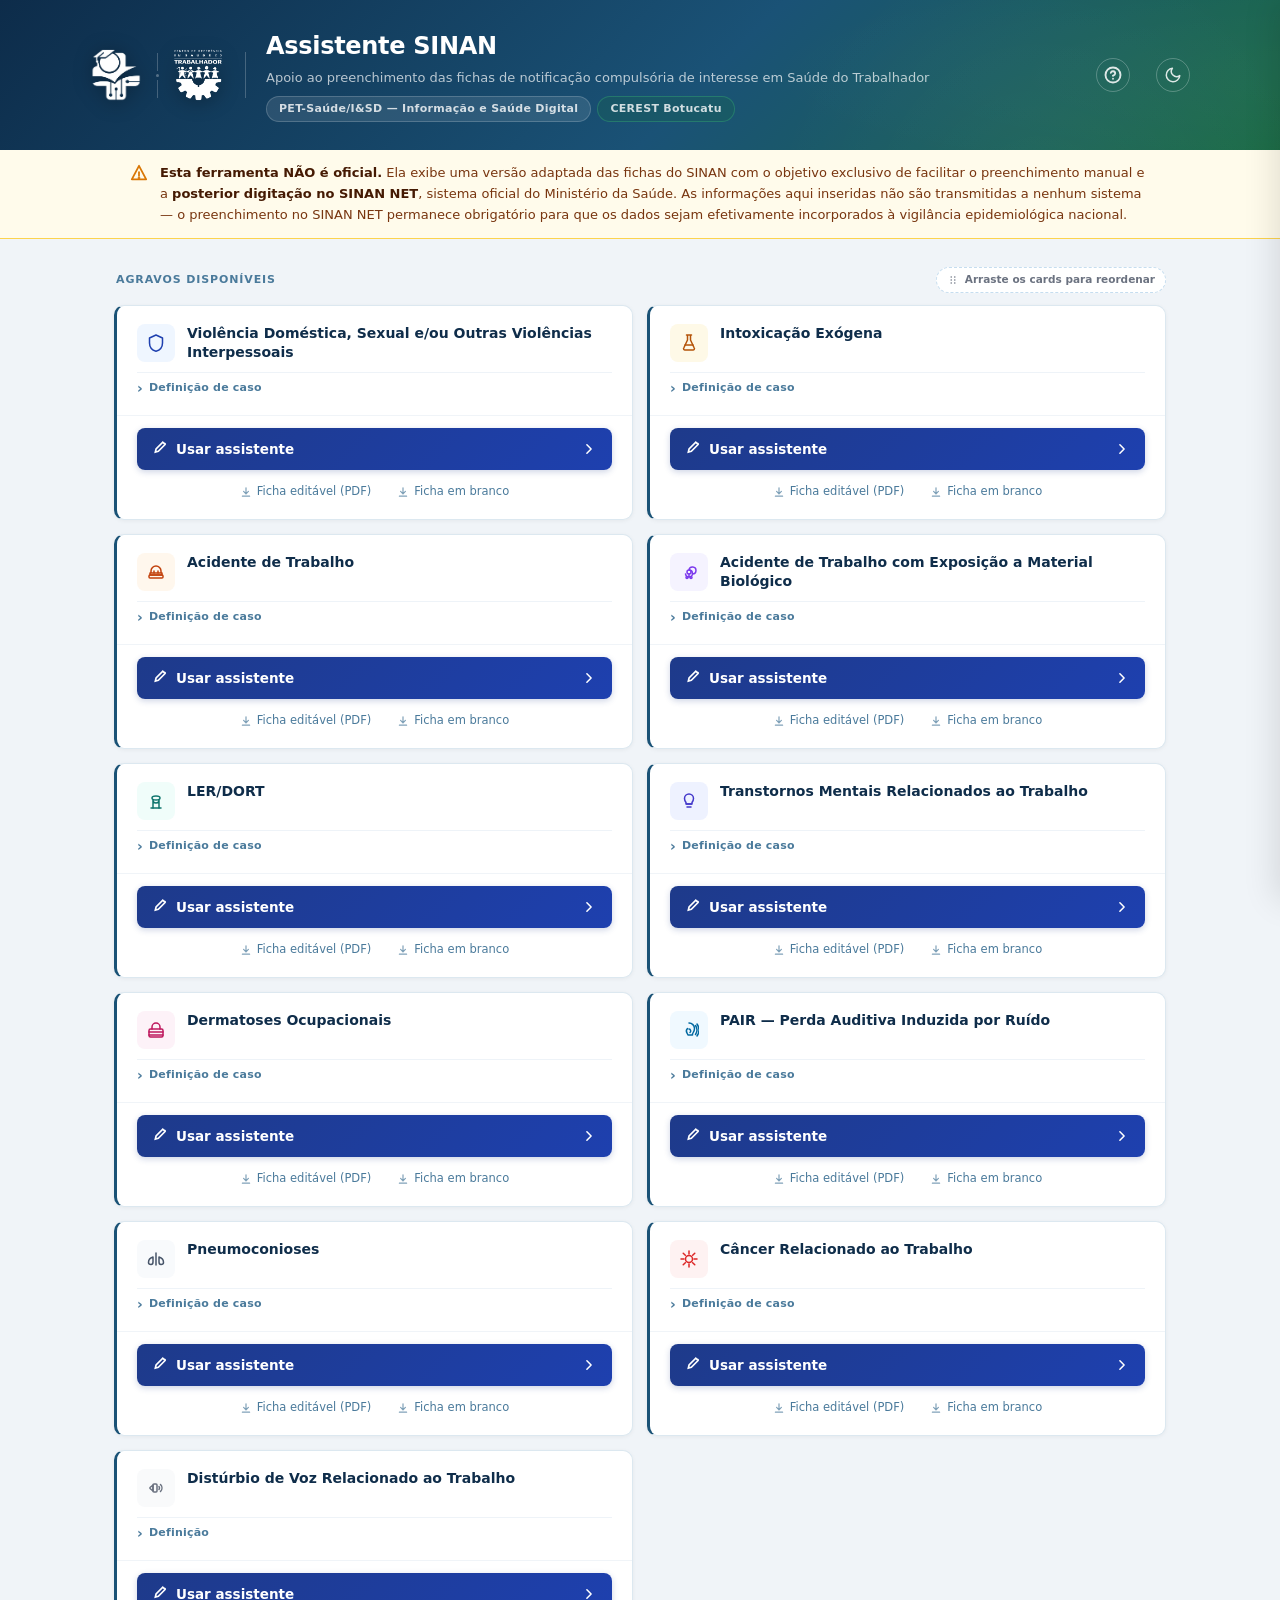
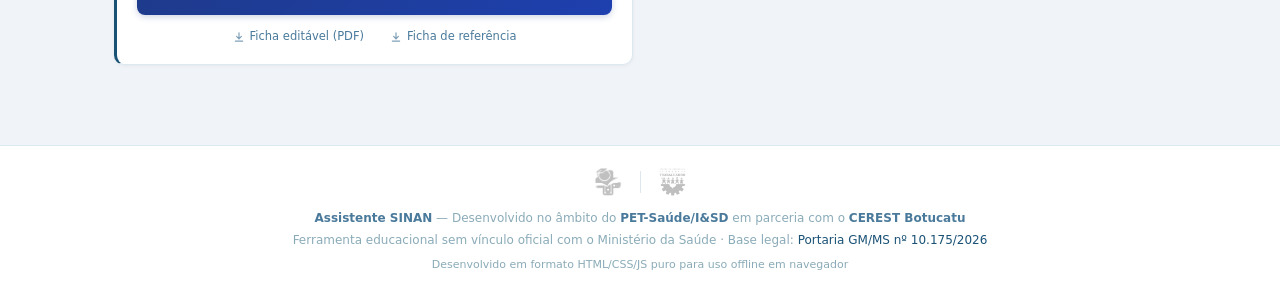
==== commit fef38404: "ui: remover badge 'disponível', grid 2 colunas e drag FLIP animado - Remove todas as tags 'Assistent" ====
--- a/index.html
+++ b/index.html
@@ -94,10 +94,10 @@
 .sec-title::after{content:'';flex:1;height:1px;background:#d2e3ef}
 
 /* GRID */
-.fichas-grid{columns:340px;column-gap:14px;margin-bottom:20px}
+.fichas-grid{display:grid;grid-template-columns:repeat(2,1fr);gap:14px;margin-bottom:20px;align-items:start}
 
 /* CARD */
-.card{background:#fff;border-radius:10px;border:1px solid #dce8f0;box-shadow:0 1px 4px rgba(0,0,0,.05);overflow:visible;transition:box-shadow .2s,transform .2s,border-color .2s,opacity .18s;display:flex;flex-direction:column;border-left:3px solid #dce8f0;position:relative;break-inside:avoid;margin-bottom:14px}
+.card{background:#fff;border-radius:10px;border:1px solid #dce8f0;box-shadow:0 1px 4px rgba(0,0,0,.05);overflow:visible;transition:box-shadow .2s,transform .2s,border-color .2s,opacity .18s;display:flex;flex-direction:column;border-left:3px solid #dce8f0;position:relative}
 .card.active{border-left-color:#1a5276}
 .card.active:hover{box-shadow:0 6px 22px rgba(26,82,118,.12);transform:translateY(-2px)}
 /* Category left borders */
@@ -131,14 +131,6 @@
 .card-info{flex:1;min-width:0}
 .card-title{font-size:14px;font-weight:700;color:#0f2d4a;line-height:1.35}
 .card-title.dim{color:#4a6a8a}
-.card-status{display:inline-flex;align-items:center;gap:5px;font-size:11px;font-weight:700;padding:2px 9px;border-radius:3px;margin-top:6px;letter-spacing:.2px}
-.status-active{background:#f0fdf4;color:#166534;border:1px solid #bbf7d0}
-.status-wip{background:#f5f3ff;color:#6d28d9;border:1px solid #ddd6fe}
-.status-noficha{background:#fff7ed;color:#9a3412;border:1px solid #fed7aa}
-.status-dot{width:6px;height:6px;border-radius:50%;flex-shrink:0}
-.status-active .status-dot{background:#16a34a}
-.status-wip .status-dot{background:#7c3aed}
-.status-noficha .status-dot{background:#ea580c}
 
 /* DEFINITION */
 details.def{margin-top:8px;border-top:1px solid #eef3f8;padding-top:7px}
@@ -203,8 +195,6 @@
 }
 .btn-link:hover{color:#1e3a8a;text-decoration:underline}
 .btn-link svg{opacity:.7;flex-shrink:0}
-.btn-wip{display:inline-flex;align-items:center;gap:6px;background:#f9f8ff;color:#8b7ec8;padding:8px 14px;border-radius:6px;font-size:12px;font-weight:600;border:1px solid #e0d9f5;cursor:not-allowed;opacity:.75}
-.btn-noficha{display:inline-flex;align-items:center;gap:6px;background:#fff8f0;color:#b07030;padding:8px 14px;border-radius:6px;font-size:12px;font-weight:600;border:1px solid #f0d8b0;cursor:default;opacity:.85}
 
 /* FOOTER */
 footer{background:#fff;border-top:1px solid #dce8f0;padding:22px 40px;text-align:center}
@@ -257,7 +247,7 @@
   .sec-title{font-size:10px;margin-bottom:12px;letter-spacing:1.3px}
 
   /* ── GRID — coluna única no mobile ─────────────────────── */
-  .fichas-grid{columns:1;column-gap:9px;margin-bottom:16px}
+  .fichas-grid{grid-template-columns:1fr;gap:9px;margin-bottom:16px}
 
   /* ── CARDS ──────────────────────────────────────────────── */
   .card{border-radius:9px}
@@ -357,13 +347,11 @@
 [data-theme="dark"] .card.active:hover{box-shadow:0 6px 22px rgba(0,0,0,.3)}
 [data-theme="dark"] .card-title{color:var(--text)}
 [data-theme="dark"] .card-title.dim{color:var(--text3)}
-[data-theme="dark"] .status-active{background:#0f2818;color:#4ade80;border-color:#1a4028}
-[data-theme="dark"] .status-wip{background:#1a152e;color:#a78bfa;border-color:#2e2550}
-[data-theme="dark"] .status-noficha{background:#2a1a0f;color:#fb923c;border-color:#5c3a1e}
 [data-theme="dark"] details.def summary{color:var(--text3)}
 [data-theme="dark"] details.def summary:hover{color:#60a5fa}
 [data-theme="dark"] .def-text{background:rgba(74,158,217,.08);color:#e6eef7;border-left-color:var(--border)}
 [data-theme="dark"] details.def{border-top-color:var(--border)}
+[data-theme="dark"] .card-status{display:none}
 
 /* Card icon wraps — fundos escuros harmonizados */
 [data-theme="dark"] .card-icon-wrap{background:var(--bg-card2)}
@@ -383,8 +371,6 @@
 [data-theme="dark"] .card-actions{border-top-color:var(--border)}
 [data-theme="dark"] .btn-link{color:#8fb0cc}
 [data-theme="dark"] .btn-link:hover{color:#60a5fa}
-[data-theme="dark"] .btn-wip{background:#1a152e;color:#8b7ec8;border-color:#2e2550}
-[data-theme="dark"] .btn-noficha{background:#2a1a0f;color:#c08040;border-color:#5c3a1e}
 [data-theme="dark"] .drag-handle{color:#6b7280}
 [data-theme="dark"] .drag-handle:hover{background:#222633;color:#8fb0cc}
 [data-theme="dark"] .card::after{border-top-color:#2d3348;border-right-color:#2d3348}
@@ -481,7 +467,6 @@
           </div>
           <div class="card-info">
             <div class="card-title">Violência Doméstica, Sexual e/ou Outras Violências Interpessoais</div>
-            <span class="card-status status-active"><span class="status-dot"></span>Assistente disponível</span>
           </div>
         </div>
         <details class="def">
@@ -508,6 +493,42 @@
       </div>
     </div>
 
+    <!-- INTOXICAÇÃO EXÓGENA -->
+    <div class="card active cat-intox" draggable="true" data-id="intoxicacao">
+      <div class="drag-handle" title="Arraste para reordenar"><svg width="14" height="14" viewBox="0 0 20 20" fill="currentColor"><circle cx="7" cy="5" r="1.3"/><circle cx="13" cy="5" r="1.3"/><circle cx="7" cy="10" r="1.3"/><circle cx="13" cy="10" r="1.3"/><circle cx="7" cy="15" r="1.3"/><circle cx="13" cy="15" r="1.3"/></svg></div>
+      <div class="card-main">
+        <div class="card-head">
+          <div class="card-icon-wrap">
+            <svg width="20" height="20" viewBox="0 0 20 20" fill="none" stroke="currentColor" stroke-width="1.5" stroke-linecap="round" stroke-linejoin="round"><path d="M7.5 2h5M8.5 2v5L5 14.5A1.5 1.5 0 006.5 17h7a1.5 1.5 0 001.5-2.5L11.5 7V2"/><line x1="6" y1="12" x2="14" y2="12"/></svg>
+          </div>
+          <div class="card-info">
+            <div class="card-title">Intoxicação Exógena</div>
+          </div>
+        </div>
+        <details class="def">
+          <summary>Definição de caso</summary>
+          <div class="def-text"><strong>Caso suspeito:</strong> todo indivíduo que, tendo sido exposto a substâncias químicas (agrotóxicos, medicamentos, produtos domésticos, cosméticos, produtos industriais, drogas, plantas ou alimentos/bebidas), apresente sinais e sintomas clínicos de intoxicação e/ou alterações laboratoriais provavelmente ou possivelmente compatíveis.</div>
+        </details>
+      </div>
+      <div class="card-actions">
+        <a class="btn-assistente" href="sinan_intoxicacao.html">
+          <svg width="15" height="15" viewBox="0 0 20 20" fill="none" stroke="currentColor" stroke-width="2.2" stroke-linecap="round"><path d="M14.7 3.3a1 1 0 011.4 1.4l-9 9-4 1 1-4 9-9z"/></svg>
+          Usar assistente
+          <svg class="btn-arrow" width="14" height="14" viewBox="0 0 20 20" fill="none" stroke="currentColor" stroke-width="2.2" stroke-linecap="round" stroke-linejoin="round"><path d="M7 4l6 6-6 6"/></svg>
+        </a>
+        <div class="card-sec-actions">
+          <a class="btn-link" href="fichas/Intoxicacao_Exogena_v5_editavel.pdf" download>
+            <svg width="12" height="12" viewBox="0 0 20 20" fill="none" stroke="currentColor" stroke-width="2" stroke-linecap="round"><path d="M10 3v10M6 9l4 4 4-4M4 17h12"/></svg>
+            Ficha editável (PDF)
+          </a>
+          <a class="btn-link" href="fichas/Intoxicacao_Exogena_v5.pdf" download>
+            <svg width="12" height="12" viewBox="0 0 20 20" fill="none" stroke="currentColor" stroke-width="2" stroke-linecap="round"><path d="M10 3v10M6 9l4 4 4-4M4 17h12"/></svg>
+            Ficha em branco
+          </a>
+        </div>
+      </div>
+    </div>
+
     <!-- ACIDENTE DE TRABALHO -->
     <div class="card active cat-accident" draggable="true" data-id="acidente">
       <div class="drag-handle" title="Arraste para reordenar"><svg width="14" height="14" viewBox="0 0 20 20" fill="currentColor"><circle cx="7" cy="5" r="1.3"/><circle cx="13" cy="5" r="1.3"/><circle cx="7" cy="10" r="1.3"/><circle cx="13" cy="10" r="1.3"/><circle cx="7" cy="15" r="1.3"/><circle cx="13" cy="15" r="1.3"/></svg></div>
@@ -518,7 +539,6 @@
           </div>
           <div class="card-info">
             <div class="card-title">Acidente de Trabalho</div>
-            <span class="card-status status-active"><span class="status-dot"></span>Assistente disponível</span>
           </div>
         </div>
         <details class="def">
@@ -545,6 +565,42 @@
       </div>
     </div>
 
+    <!-- ACIDENTE MATERIAL BIOLÓGICO -->
+    <div class="card active cat-bio" draggable="true" data-id="biologico">
+      <div class="drag-handle" title="Arraste para reordenar"><svg width="14" height="14" viewBox="0 0 20 20" fill="currentColor"><circle cx="7" cy="5" r="1.3"/><circle cx="13" cy="5" r="1.3"/><circle cx="7" cy="10" r="1.3"/><circle cx="13" cy="10" r="1.3"/><circle cx="7" cy="15" r="1.3"/><circle cx="13" cy="15" r="1.3"/></svg></div>
+      <div class="card-main">
+        <div class="card-head">
+          <div class="card-icon-wrap">
+            <svg width="20" height="20" viewBox="0 0 20 20" fill="none" stroke="currentColor" stroke-width="1.5" stroke-linecap="round" stroke-linejoin="round"><circle cx="10" cy="10" r="2"/><path d="M10 8A3.5 3.5 0 116.5 12M10 8A3.5 3.5 0 1113.5 12M10 12v2.5"/><circle cx="8" cy="15.5" r="1"/><circle cx="12" cy="15.5" r="1"/></svg>
+          </div>
+          <div class="card-info">
+            <div class="card-title">Acidente de Trabalho com Exposição a Material Biológico</div>
+          </div>
+        </div>
+        <details class="def">
+          <summary>Definição de caso</summary>
+          <div class="def-text">Todo caso de acidente de trabalho ocorrido com quaisquer categorias profissionais, envolvendo exposição direta ou indireta do trabalhador a <strong>material biológico (orgânico) potencialmente contaminado por patógenos</strong> (vírus, bactérias, fungos, príons e protozoários), por meio de material perfuro-cortante ou não.</div>
+        </details>
+      </div>
+      <div class="card-actions">
+        <a class="btn-assistente" href="sinan_acidente_biologico.html">
+          <svg width="15" height="15" viewBox="0 0 20 20" fill="none" stroke="currentColor" stroke-width="2.2" stroke-linecap="round"><path d="M14.7 3.3a1 1 0 011.4 1.4l-9 9-4 1 1-4 9-9z"/></svg>
+          Usar assistente
+          <svg class="btn-arrow" width="14" height="14" viewBox="0 0 20 20" fill="none" stroke="currentColor" stroke-width="2.2" stroke-linecap="round" stroke-linejoin="round"><path d="M7 4l6 6-6 6"/></svg>
+        </a>
+        <div class="card-sec-actions">
+          <a class="btn-link" href="fichas/DRT_Acidente_Trabalho_Biologico_editavel.pdf" download>
+            <svg width="12" height="12" viewBox="0 0 20 20" fill="none" stroke="currentColor" stroke-width="2" stroke-linecap="round"><path d="M10 3v10M6 9l4 4 4-4M4 17h12"/></svg>
+            Ficha editável (PDF)
+          </a>
+          <a class="btn-link" href="fichas/DRT_Acidente_Trabalho_Biologico.pdf" download>
+            <svg width="12" height="12" viewBox="0 0 20 20" fill="none" stroke="currentColor" stroke-width="2" stroke-linecap="round"><path d="M10 3v10M6 9l4 4 4-4M4 17h12"/></svg>
+            Ficha em branco
+          </a>
+        </div>
+      </div>
+    </div>
+
     <!-- LER/DORT -->
     <div class="card active cat-lerdort" draggable="true" data-id="lerdort">
       <div class="drag-handle" title="Arraste para reordenar"><svg width="14" height="14" viewBox="0 0 20 20" fill="currentColor"><circle cx="7" cy="5" r="1.3"/><circle cx="13" cy="5" r="1.3"/><circle cx="7" cy="10" r="1.3"/><circle cx="13" cy="10" r="1.3"/><circle cx="7" cy="15" r="1.3"/><circle cx="13" cy="15" r="1.3"/></svg></div>
@@ -555,7 +611,6 @@
           </div>
           <div class="card-info">
             <div class="card-title">LER/DORT</div>
-            <span class="card-status status-active"><span class="status-dot"></span>Assistente disponível</span>
           </div>
         </div>
         <details class="def">
@@ -592,7 +647,6 @@
           </div>
           <div class="card-info">
             <div class="card-title">Transtornos Mentais Relacionados ao Trabalho</div>
-            <span class="card-status status-active"><span class="status-dot"></span>Assistente disponível</span>
           </div>
         </div>
         <details class="def">
@@ -619,80 +673,6 @@
       </div>
     </div>
 
-    <!-- INTOXICAÇÃO EXÓGENA -->
-    <div class="card active cat-intox" draggable="true" data-id="intoxicacao">
-      <div class="drag-handle" title="Arraste para reordenar"><svg width="14" height="14" viewBox="0 0 20 20" fill="currentColor"><circle cx="7" cy="5" r="1.3"/><circle cx="13" cy="5" r="1.3"/><circle cx="7" cy="10" r="1.3"/><circle cx="13" cy="10" r="1.3"/><circle cx="7" cy="15" r="1.3"/><circle cx="13" cy="15" r="1.3"/></svg></div>
-      <div class="card-main">
-        <div class="card-head">
-          <div class="card-icon-wrap">
-            <svg width="20" height="20" viewBox="0 0 20 20" fill="none" stroke="currentColor" stroke-width="1.5" stroke-linecap="round" stroke-linejoin="round"><path d="M7.5 2h5M8.5 2v5L5 14.5A1.5 1.5 0 006.5 17h7a1.5 1.5 0 001.5-2.5L11.5 7V2"/><line x1="6" y1="12" x2="14" y2="12"/></svg>
-          </div>
-          <div class="card-info">
-            <div class="card-title">Intoxicação Exógena</div>
-            <span class="card-status status-active"><span class="status-dot"></span>Assistente disponível</span>
-          </div>
-        </div>
-        <details class="def">
-          <summary>Definição de caso</summary>
-          <div class="def-text"><strong>Caso suspeito:</strong> todo indivíduo que, tendo sido exposto a substâncias químicas (agrotóxicos, medicamentos, produtos domésticos, cosméticos, produtos industriais, drogas, plantas ou alimentos/bebidas), apresente sinais e sintomas clínicos de intoxicação e/ou alterações laboratoriais provavelmente ou possivelmente compatíveis.</div>
-        </details>
-      </div>
-      <div class="card-actions">
-        <a class="btn-assistente" href="sinan_intoxicacao.html">
-          <svg width="15" height="15" viewBox="0 0 20 20" fill="none" stroke="currentColor" stroke-width="2.2" stroke-linecap="round"><path d="M14.7 3.3a1 1 0 011.4 1.4l-9 9-4 1 1-4 9-9z"/></svg>
-          Usar assistente
-          <svg class="btn-arrow" width="14" height="14" viewBox="0 0 20 20" fill="none" stroke="currentColor" stroke-width="2.2" stroke-linecap="round" stroke-linejoin="round"><path d="M7 4l6 6-6 6"/></svg>
-        </a>
-        <div class="card-sec-actions">
-          <a class="btn-link" href="fichas/Intoxicacao_Exogena_v5_editavel.pdf" download>
-            <svg width="12" height="12" viewBox="0 0 20 20" fill="none" stroke="currentColor" stroke-width="2" stroke-linecap="round"><path d="M10 3v10M6 9l4 4 4-4M4 17h12"/></svg>
-            Ficha editável (PDF)
-          </a>
-          <a class="btn-link" href="fichas/Intoxicacao_Exogena_v5.pdf" download>
-            <svg width="12" height="12" viewBox="0 0 20 20" fill="none" stroke="currentColor" stroke-width="2" stroke-linecap="round"><path d="M10 3v10M6 9l4 4 4-4M4 17h12"/></svg>
-            Ficha em branco
-          </a>
-        </div>
-      </div>
-    </div>
-
-    <!-- ACIDENTE MATERIAL BIOLÓGICO -->
-    <div class="card active cat-bio" draggable="true" data-id="biologico">
-      <div class="drag-handle" title="Arraste para reordenar"><svg width="14" height="14" viewBox="0 0 20 20" fill="currentColor"><circle cx="7" cy="5" r="1.3"/><circle cx="13" cy="5" r="1.3"/><circle cx="7" cy="10" r="1.3"/><circle cx="13" cy="10" r="1.3"/><circle cx="7" cy="15" r="1.3"/><circle cx="13" cy="15" r="1.3"/></svg></div>
-      <div class="card-main">
-        <div class="card-head">
-          <div class="card-icon-wrap">
-            <svg width="20" height="20" viewBox="0 0 20 20" fill="none" stroke="currentColor" stroke-width="1.5" stroke-linecap="round" stroke-linejoin="round"><circle cx="10" cy="10" r="2"/><path d="M10 8A3.5 3.5 0 116.5 12M10 8A3.5 3.5 0 1113.5 12M10 12v2.5"/><circle cx="8" cy="15.5" r="1"/><circle cx="12" cy="15.5" r="1"/></svg>
-          </div>
-          <div class="card-info">
-            <div class="card-title">Acidente de Trabalho com Exposição a Material Biológico</div>
-            <span class="card-status status-active"><span class="status-dot"></span>Assistente disponível</span>
-          </div>
-        </div>
-        <details class="def">
-          <summary>Definição de caso</summary>
-          <div class="def-text">Todo caso de acidente de trabalho ocorrido com quaisquer categorias profissionais, envolvendo exposição direta ou indireta do trabalhador a <strong>material biológico (orgânico) potencialmente contaminado por patógenos</strong> (vírus, bactérias, fungos, príons e protozoários), por meio de material perfuro-cortante ou não.</div>
-        </details>
-      </div>
-      <div class="card-actions">
-        <a class="btn-assistente" href="sinan_acidente_biologico.html">
-          <svg width="15" height="15" viewBox="0 0 20 20" fill="none" stroke="currentColor" stroke-width="2.2" stroke-linecap="round"><path d="M14.7 3.3a1 1 0 011.4 1.4l-9 9-4 1 1-4 9-9z"/></svg>
-          Usar assistente
-          <svg class="btn-arrow" width="14" height="14" viewBox="0 0 20 20" fill="none" stroke="currentColor" stroke-width="2.2" stroke-linecap="round" stroke-linejoin="round"><path d="M7 4l6 6-6 6"/></svg>
-        </a>
-        <div class="card-sec-actions">
-          <a class="btn-link" href="fichas/DRT_Acidente_Trabalho_Biologico_editavel.pdf" download>
-            <svg width="12" height="12" viewBox="0 0 20 20" fill="none" stroke="currentColor" stroke-width="2" stroke-linecap="round"><path d="M10 3v10M6 9l4 4 4-4M4 17h12"/></svg>
-            Ficha editável (PDF)
-          </a>
-          <a class="btn-link" href="fichas/DRT_Acidente_Trabalho_Biologico.pdf" download>
-            <svg width="12" height="12" viewBox="0 0 20 20" fill="none" stroke="currentColor" stroke-width="2" stroke-linecap="round"><path d="M10 3v10M6 9l4 4 4-4M4 17h12"/></svg>
-            Ficha em branco
-          </a>
-        </div>
-      </div>
-    </div>
-
     <!-- DERMATOSES -->
     <div class="card active cat-derm" draggable="true" data-id="dermatoses">
       <div class="drag-handle" title="Arraste para reordenar"><svg width="14" height="14" viewBox="0 0 20 20" fill="currentColor"><circle cx="7" cy="5" r="1.3"/><circle cx="13" cy="5" r="1.3"/><circle cx="7" cy="10" r="1.3"/><circle cx="13" cy="10" r="1.3"/><circle cx="7" cy="15" r="1.3"/><circle cx="13" cy="15" r="1.3"/></svg></div>
@@ -703,7 +683,6 @@
           </div>
           <div class="card-info">
             <div class="card-title">Dermatoses Ocupacionais</div>
-            <span class="card-status status-active"><span class="status-dot"></span>Assistente disponível</span>
           </div>
         </div>
         <details class="def">
@@ -740,7 +719,6 @@
           </div>
           <div class="card-info">
             <div class="card-title">PAIR — Perda Auditiva Induzida por Ruído</div>
-            <span class="card-status status-active"><span class="status-dot"></span>Assistente disponível</span>
           </div>
         </div>
         <details class="def">
@@ -777,7 +755,6 @@
           </div>
           <div class="card-info">
             <div class="card-title">Pneumoconioses</div>
-            <span class="card-status status-active"><span class="status-dot"></span>Assistente disponível</span>
           </div>
         </div>
         <details class="def">
@@ -814,7 +791,6 @@
           </div>
           <div class="card-info">
             <div class="card-title">Câncer Relacionado ao Trabalho</div>
-            <span class="card-status status-active"><span class="status-dot"></span>Assistente disponível</span>
           </div>
         </div>
         <details class="def">
@@ -851,7 +827,6 @@
           </div>
           <div class="card-info">
             <div class="card-title">Distúrbio de Voz Relacionado ao Trabalho</div>
-            <span class="card-status status-active"><span class="status-dot"></span>Assistente disponível</span>
           </div>
         </div>
         <details class="def">
@@ -989,31 +964,73 @@
 }
 document.addEventListener('keydown',function(e){if(e.key==='Escape') closeDrawer();});
 
-// DRAG-AND-DROP REORDERING
+// DRAG-AND-DROP REORDERING — mecanismo FLIP (animação sólida)
 (function(){
-  var STORAGE_KEY = 'sinan-card-order';
+  var STORAGE_KEY = 'sinan-card-order-v2';
   var grid = document.getElementById('fichas-grid');
   if(!grid) return;
-  var dragSrc = null;
-  var lastSwapTarget = null;
+  var dragSrc = null, lastTarget = null;
 
   function getCards(){ return Array.from(grid.querySelectorAll('.card[draggable]')); }
-
-  // ── Persistência ──────────────────────────────────────────
+  function getOrder(){ return getCards().map(function(c){ return c.dataset.id; }); }
+
   function saveOrder(){
-    try{ localStorage.setItem(STORAGE_KEY, JSON.stringify(getCards().map(function(c){ return c.dataset.id; }))); }catch(_){}
+    try{ localStorage.setItem(STORAGE_KEY, JSON.stringify(getOrder())); }catch(_){}
+  }
+
+  // FLIP: registra posições → aplica nova ordem no DOM → anima diferença
+  function flipApply(ids){
+    var els = {};
+    getCards().forEach(function(c){ els[c.dataset.id] = c; });
+    // Captura posições antes do reorder (exclui card sendo arrastado)
+    var before = {};
+    ids.forEach(function(id){
+      if(els[id] && els[id] !== dragSrc) before[id] = els[id].getBoundingClientRect();
+    });
+    // Aplica nova ordem no DOM
+    ids.forEach(function(id){ if(els[id]) grid.appendChild(els[id]); });
+    // Anima cada card deslocado da posição antiga para a nova
+    ids.forEach(function(id){
+      var el = els[id];
+      if(!el || el === dragSrc || !before[id]) return;
+      var after = el.getBoundingClientRect();
+      var dx = before[id].left - after.left;
+      var dy = before[id].top  - after.top;
+      if(Math.abs(dx) < 0.5 && Math.abs(dy) < 0.5) return;
+      el.style.transition = 'none';
+      el.style.transform  = 'translate('+dx+'px,'+dy+'px)';
+      requestAnimationFrame(function(){
+        requestAnimationFrame(function(){
+          el.style.transition = 'transform 0.22s cubic-bezier(0.25,0.46,0.45,0.94)';
+          el.style.transform  = '';
+        });
+      });
+    });
   }
 
   function restoreOrder(){
     var stored;
-    try{ stored = JSON.parse(localStorage.getItem(STORAGE_KEY) || 'null'); }catch(_){ stored = null; }
+    try{ stored = JSON.parse(localStorage.getItem(STORAGE_KEY)||'null'); }catch(_){ stored=null; }
     if(!stored || !Array.isArray(stored)) return;
-    var map = {};
-    getCards().forEach(function(c){ map[c.dataset.id] = c; });
-    stored.forEach(function(id){ if(map[id]) grid.appendChild(map[id]); });
+    var cur = getOrder();
+    var merged = stored.filter(function(id){ return cur.indexOf(id) !== -1; });
+    cur.forEach(function(id){ if(merged.indexOf(id) === -1) merged.push(id); });
+    flipApply(merged);
   }
 
-  // ── Eventos ───────────────────────────────────────────────
+  function calcNewOrder(targetId){
+    var order = getOrder();
+    var si = order.indexOf(dragSrc.dataset.id);
+    var ti = order.indexOf(targetId);
+    if(si === ti) return order;
+    var next = order.slice();
+    next.splice(si, 1);
+    var newTi = next.indexOf(targetId);
+    // Movendo para frente → insere depois do alvo; para trás → antes
+    next.splice(si < ti ? newTi + 1 : newTi, 0, dragSrc.dataset.id);
+    return next;
+  }
+
   function init(){
     restoreOrder();
     getCards().forEach(function(card){
@@ -1026,8 +1043,7 @@
   }
 
   function onDragStart(e){
-    dragSrc = this;
-    lastSwapTarget = null;
+    dragSrc = this; lastTarget = null;
     this.classList.add('dragging');
     e.dataTransfer.effectAllowed = 'move';
     try{ e.dataTransfer.setData('text/plain', this.dataset.id); }catch(_){}
@@ -1038,18 +1054,9 @@
     e.dataTransfer.dropEffect = 'move';
     if(!dragSrc || this === dragSrc) return;
     this.classList.add('drag-over');
-    // Troca imediata: assim que o card arrastado entra no espaço de outro card, os dois trocam de lugar
-    if(this !== lastSwapTarget){
-      lastSwapTarget = this;
-      var cards = getCards();
-      var srcIdx = cards.indexOf(dragSrc);
-      var tgtIdx = cards.indexOf(this);
-      if(srcIdx < tgtIdx){
-        grid.insertBefore(dragSrc, this.nextSibling);
-      } else {
-        grid.insertBefore(dragSrc, this);
-      }
-    }
+    if(this === lastTarget) return;
+    lastTarget = this;
+    flipApply(calcNewOrder(this.dataset.id));
   }
 
   function onDragLeave(){
@@ -1063,11 +1070,13 @@
   }
 
   function onDragEnd(){
-    this.classList.remove('dragging');
-    getCards().forEach(function(c){ c.classList.remove('drag-over'); });
-    dragSrc = null;
-    lastSwapTarget = null;
-    saveOrder(); // salva mesmo se o drop ocorreu fora de um card alvo
+    getCards().forEach(function(c){
+      c.classList.remove('drag-over','dragging');
+      c.style.transition = '';
+      c.style.transform  = '';
+    });
+    dragSrc = null; lastTarget = null;
+    saveOrder();
   }
 
   init();
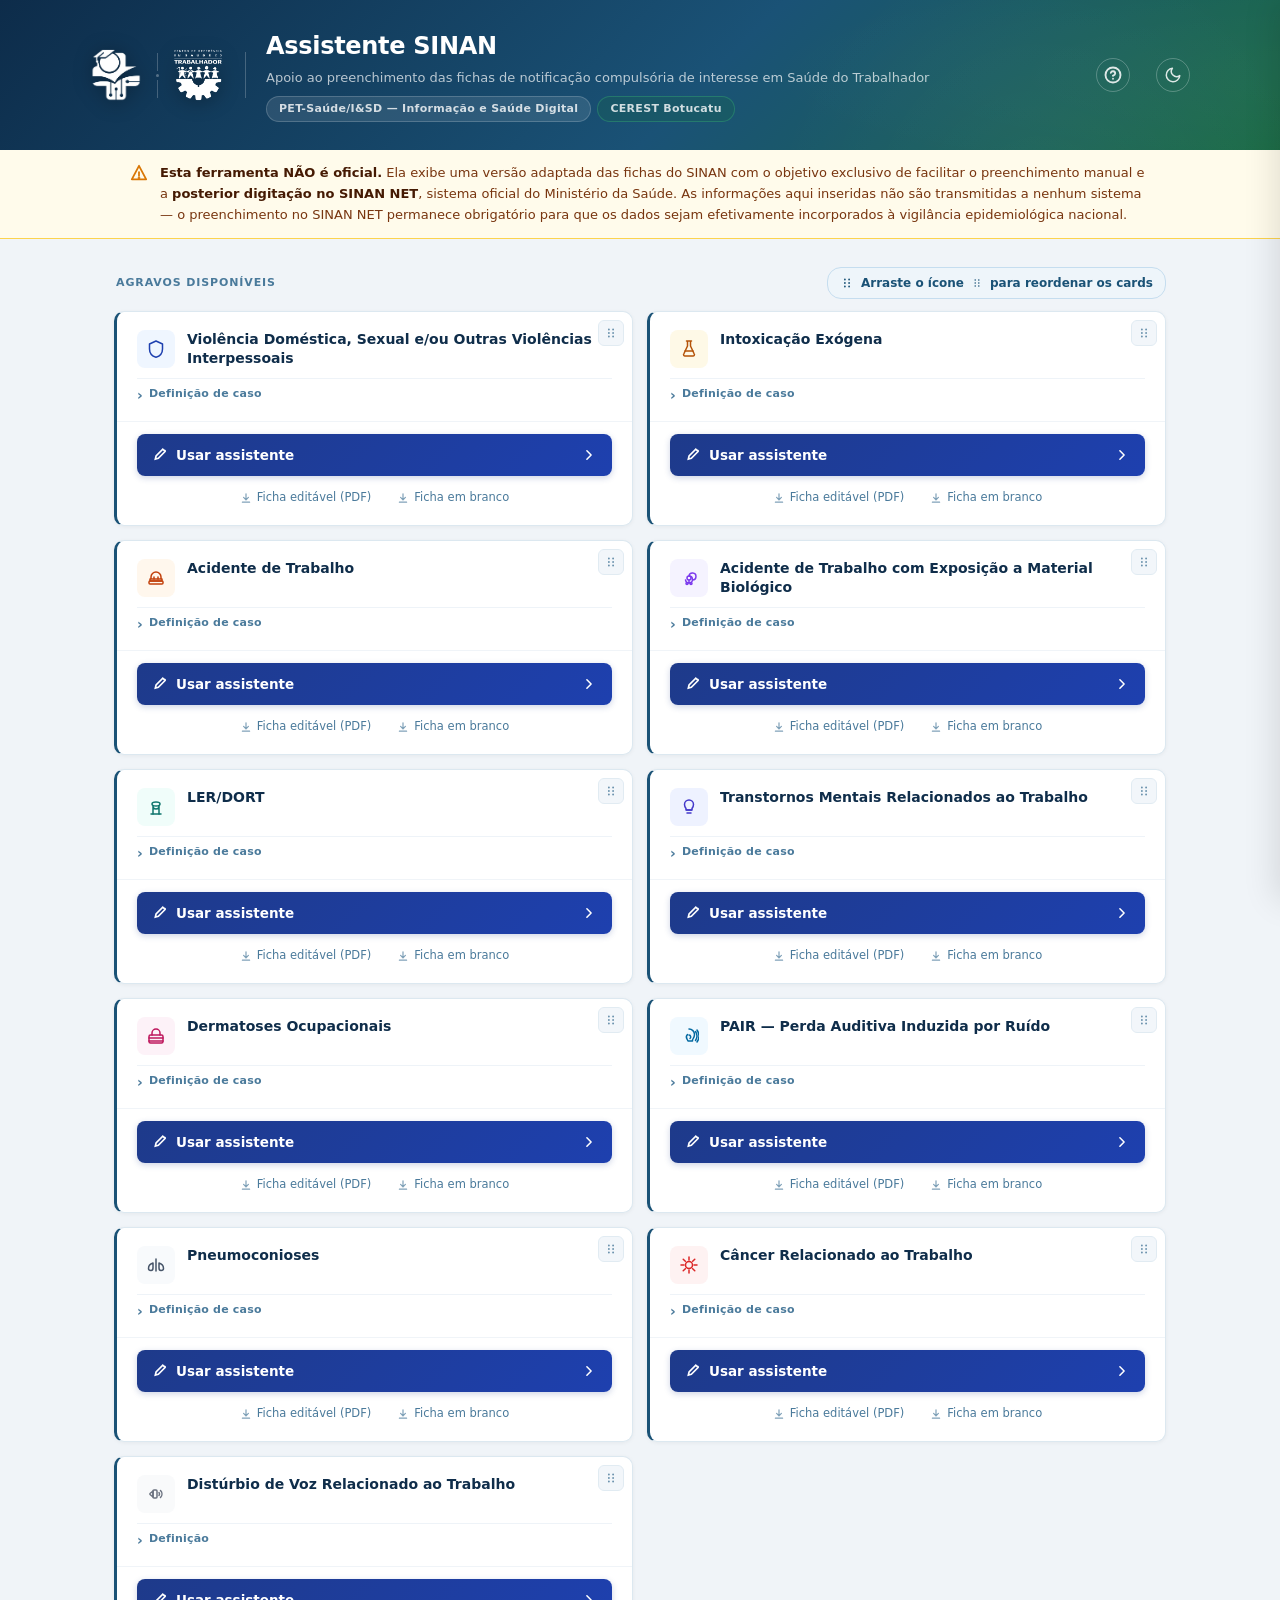
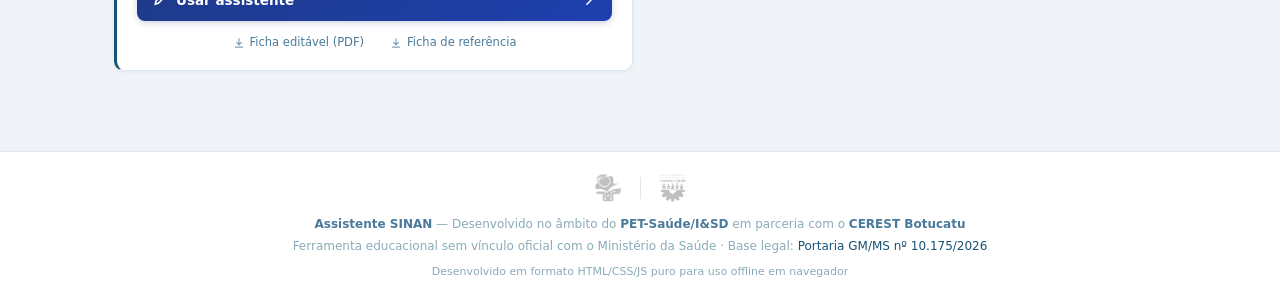
==== commit 4ace28b2: "refactor: centralizar modal ov-quase, gerarPDF wrapper e catálogo de fichas em shared.js - Move moda" ====
--- a/index.html
+++ b/index.html
@@ -143,32 +143,26 @@
 
 /* DRAG HANDLE */
 .drag-handle{
-  position:absolute;top:8px;right:8px;width:22px;height:22px;border-radius:5px;
+  position:absolute;top:8px;right:8px;width:26px;height:26px;border-radius:6px;
   display:flex;align-items:center;justify-content:center;
-  color:#9ca3af;opacity:0;transition:all .18s;cursor:grab;user-select:none;
+  background:#f0f5fa;color:#4a7a9b;opacity:.85;transition:all .18s;cursor:grab;user-select:none;
+  border:1px solid #dce8f0;
 }
-.card:hover .drag-handle{opacity:1}
-.drag-handle:hover{background:#f0f5fa;color:#4a7a9b}
-.drag-handle:active{cursor:grabbing}
-/* dashed corner — drag affordance */
-.card::after{
-  content:"";position:absolute;top:6px;right:6px;width:26px;height:26px;
-  border-top:1px dashed #c5ddef;border-right:1px dashed #c5ddef;
-  border-top-right-radius:8px;opacity:0;transition:opacity .18s;pointer-events:none;
-}
-.card:hover::after{opacity:1}
+.card:hover .drag-handle{opacity:1;background:#1a5276;color:#fff;border-color:#1a5276;box-shadow:0 2px 6px rgba(26,82,118,.25)}
+.drag-handle:hover{transform:scale(1.08)}
+.drag-handle:active{cursor:grabbing;transform:scale(.95)}
 .card.dragging{opacity:.35;cursor:grabbing}
 .card.drag-over{border-color:#1a5276;box-shadow:0 0 0 2px rgba(26,82,118,.25),0 6px 18px rgba(26,82,118,.12);transform:translateY(-1px)}
-.card.drag-over::after{opacity:0}
 
 /* SECTION HEADER */
-.sec-head{display:flex;align-items:center;justify-content:space-between;margin-bottom:12px;padding-left:2px}
+.sec-head{display:flex;align-items:center;justify-content:space-between;margin-bottom:12px;padding-left:2px;gap:10px;flex-wrap:wrap}
 .sec-title-label{font-size:11px;font-weight:700;text-transform:uppercase;letter-spacing:.08em;color:#4a7a9b}
 .sec-drag-hint{
-  display:inline-flex;align-items:center;gap:6px;
-  font-size:10.5px;color:#6b7280;font-weight:600;
-  padding:4px 10px;background:#fff;border:1px dashed #c5ddef;border-radius:14px;
+  display:inline-flex;align-items:center;gap:7px;
+  font-size:12px;color:#1a5276;font-weight:700;
+  padding:6px 12px;background:#eef5fa;border:1px solid #c5ddef;border-radius:14px;
 }
+.sec-drag-hint svg{flex-shrink:0}
 
 /* ACTIONS */
 .card-actions{padding:12px 20px 16px;display:flex;flex-direction:column;gap:10px;border-top:1px solid #f0f4f8}
@@ -371,10 +365,10 @@
 [data-theme="dark"] .card-actions{border-top-color:var(--border)}
 [data-theme="dark"] .btn-link{color:#8fb0cc}
 [data-theme="dark"] .btn-link:hover{color:#60a5fa}
-[data-theme="dark"] .drag-handle{color:#6b7280}
-[data-theme="dark"] .drag-handle:hover{background:#222633;color:#8fb0cc}
+[data-theme="dark"] .drag-handle{background:#222633;color:#8fb0cc;border-color:var(--border)}
+[data-theme="dark"] .card:hover .drag-handle{background:#3b82f6;color:#fff;border-color:#3b82f6}
 [data-theme="dark"] .card::after{border-top-color:#2d3348;border-right-color:#2d3348}
-[data-theme="dark"] .sec-drag-hint{background:var(--bg-card);border-color:var(--border);color:var(--text3)}
+[data-theme="dark"] .sec-drag-hint{background:rgba(59,130,246,.12);border-color:rgba(59,130,246,.35);color:#93c5fd}
 [data-theme="dark"] .sec-title-label{color:var(--text3)}
 
 /* Footer */
@@ -450,8 +444,8 @@
   <div class="sec-head">
     <div class="sec-title-label">Agravos disponíveis</div>
     <div class="sec-drag-hint">
-      <svg width="12" height="12" viewBox="0 0 20 20" fill="currentColor"><circle cx="7" cy="5" r="1.3"/><circle cx="13" cy="5" r="1.3"/><circle cx="7" cy="10" r="1.3"/><circle cx="13" cy="10" r="1.3"/><circle cx="7" cy="15" r="1.3"/><circle cx="13" cy="15" r="1.3"/></svg>
-      Arraste os cards para reordenar
+      <svg width="14" height="14" viewBox="0 0 20 20" fill="currentColor"><circle cx="7" cy="5" r="1.3"/><circle cx="13" cy="5" r="1.3"/><circle cx="7" cy="10" r="1.3"/><circle cx="13" cy="10" r="1.3"/><circle cx="7" cy="15" r="1.3"/><circle cx="13" cy="15" r="1.3"/></svg>
+      Arraste o ícone <svg width="12" height="12" viewBox="0 0 20 20" fill="currentColor" style="vertical-align:-1px"><circle cx="7" cy="5" r="1.3"/><circle cx="13" cy="5" r="1.3"/><circle cx="7" cy="10" r="1.3"/><circle cx="13" cy="10" r="1.3"/><circle cx="7" cy="15" r="1.3"/><circle cx="13" cy="15" r="1.3"/></svg> para reordenar os cards
     </div>
   </div>
 
